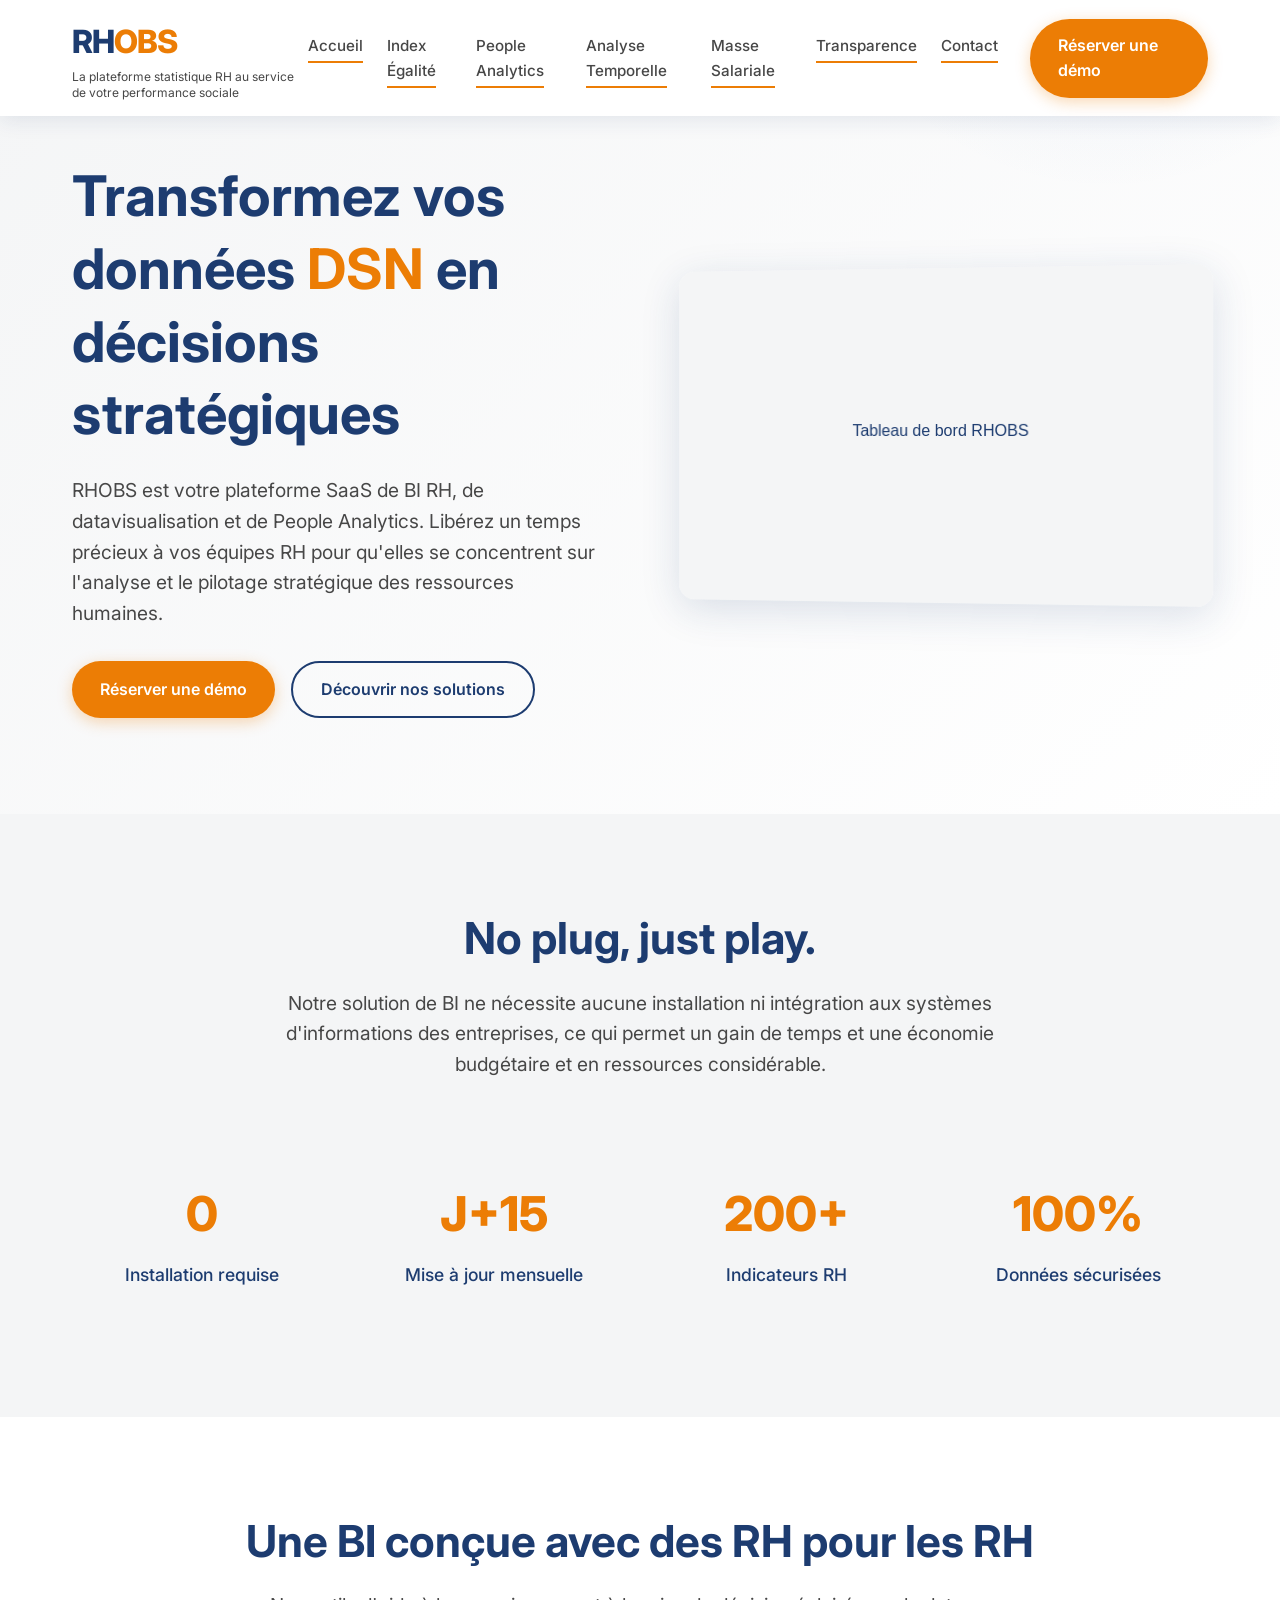
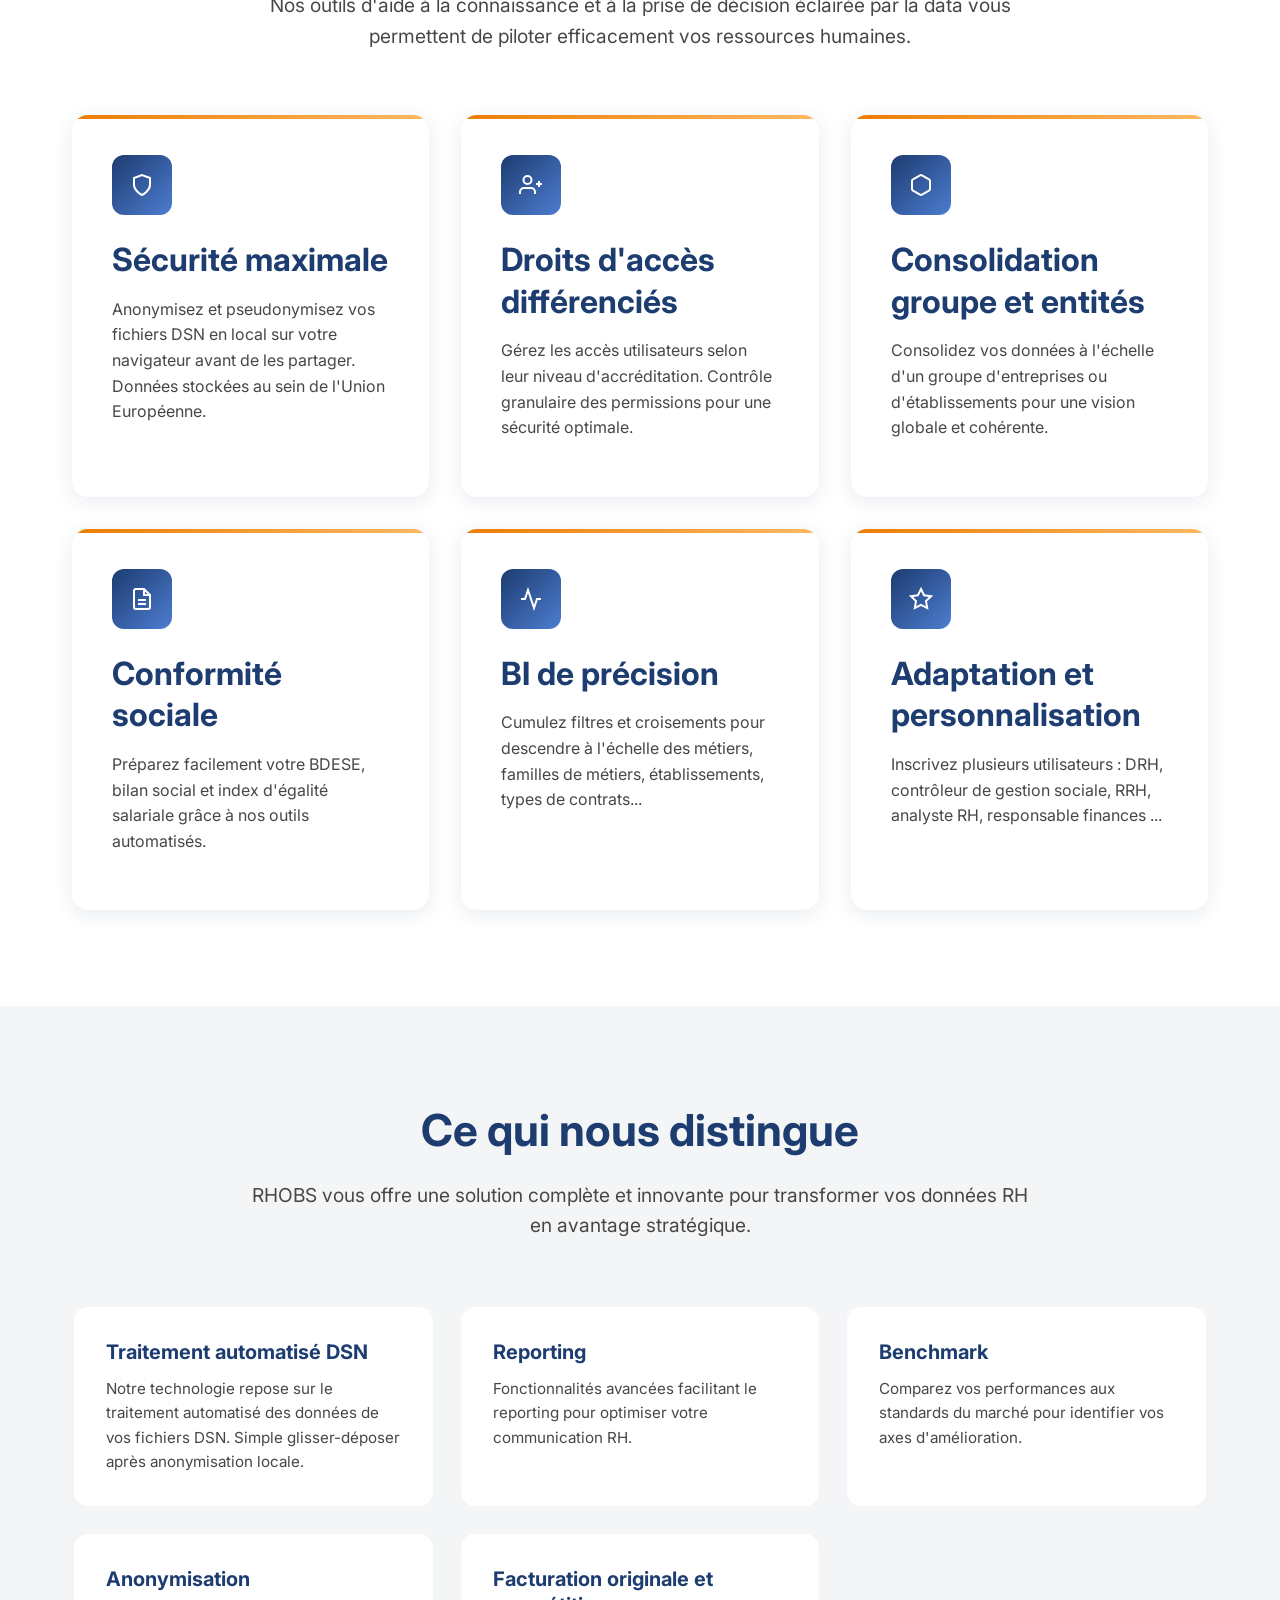
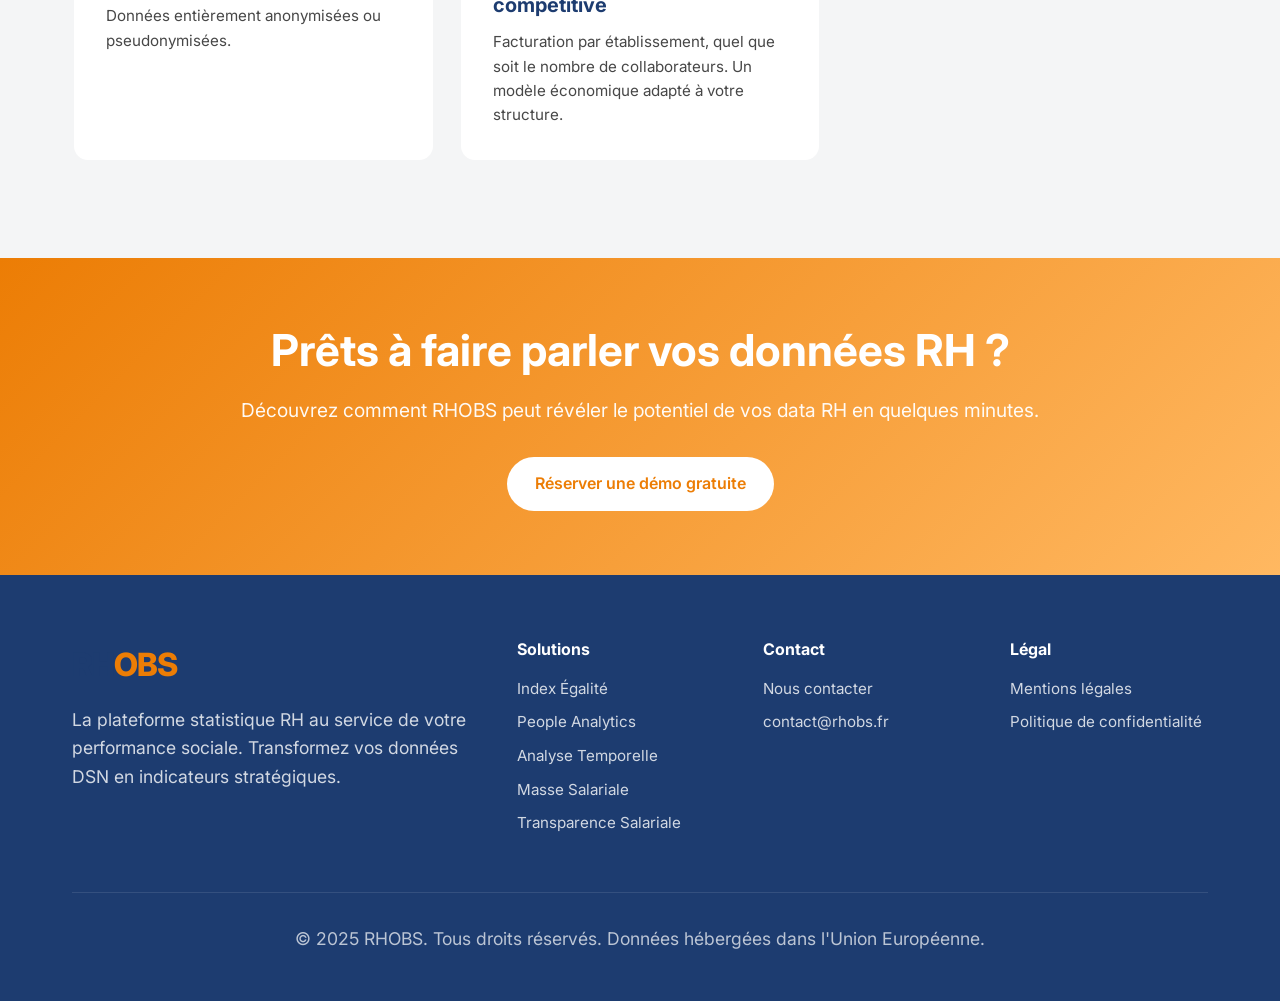
==== index.html @ 98b1591f "feat: apply 33 content modifications to RHOBS website Content updates across all pages: - Home page:" ====
<!DOCTYPE html>
<html lang="fr">
<head>
    <meta charset="UTF-8">
    <meta name="viewport" content="width=device-width, initial-scale=1.0">
    <meta name="description" content="RHOBS - Plateforme de BI RH et People Analytics. Transformez vos données DSN en indicateurs stratégiques. Tableaux de bord RH, conformité sociale, BDESE et index égalité.">
    <meta name="keywords" content="BI RH, People Analytics, DSN, BDESE, index égalité, tableaux de bord RH, conformité sociale, datavisualisation RH">
    <meta name="author" content="RHOBS">
    <meta name="robots" content="index, follow">
    <meta property="og:title" content="RHOBS - La plateforme statistique RH au service de votre performance sociale">
    <meta property="og:description" content="Transformez vos données DSN en indicateurs stratégiques. BI RH, People Analytics et conformité sociale.">
    <meta property="og:type" content="website">
    <meta property="og:url" content="https://rhobs.fr">
    <title>RHOBS - Plateforme de BI RH et People Analytics | Transformez vos données DSN</title>
    <link rel="canonical" href="https://rhobs.fr">
    <link rel="preconnect" href="https://fonts.googleapis.com">
    <link rel="preconnect" href="https://fonts.gstatic.com" crossorigin>
    <link href="https://fonts.googleapis.com/css2?family=Inter:wght@400;500;600;700;800&display=swap" rel="stylesheet">
    <link href="https://assets.calendly.com/assets/external/widget.css" rel="stylesheet">
    <link rel="stylesheet" href="css/style.css">
</head>
<body>
    <!-- Header -->
    <header class="header">
        <div class="container">
            <div class="header-content">
                <a href="index.html" class="logo">
                    <div class="logo-main">RH<span>OBS</span></div>
                    <div class="logo-tagline">La plateforme statistique RH au service de votre performance sociale</div>
                </a>
                <nav class="nav">
                    <ul class="nav-links">
                        <li><a href="index.html" class="active">Accueil</a></li>
                        <li><a href="index-egalite.html">Index Égalité</a></li>
                        <li><a href="people-analytics.html">People Analytics</a></li>
                        <li><a href="analyse-temporelle.html">Analyse Temporelle</a></li>
                        <li><a href="masse-salariale.html">Masse Salariale</a></li>
                        <li><a href="transparence-salariale.html">Transparence</a></li>
                        <li><a href="contact.html">Contact</a></li>
                    </ul>
                    <a href="#" onclick="openCalendly(); return false;" class="btn btn-primary">Réserver une démo</a>
                    <button class="mobile-menu-btn" aria-label="Menu mobile">
                        <span></span>
                        <span></span>
                        <span></span>
                    </button>
                </nav>
            </div>
        </div>
    </header>

    <!-- Hero Section -->
    <section class="hero">
        <div class="container">
            <div class="hero-content">
                <div class="hero-text">
                    <h1>Transformez vos données <span>DSN</span> en décisions stratégiques</h1>
                    <p>RHOBS est votre plateforme SaaS de BI RH, de datavisualisation et de People Analytics. Libérez un temps précieux à vos équipes RH pour qu'elles se concentrent sur l'analyse et le pilotage stratégique des ressources humaines.</p>
                    <div class="hero-cta">
                        <a href="#" onclick="openCalendly(); return false;" class="btn btn-primary">Réserver une démo</a>
                        <a href="#features" class="btn btn-outline">Découvrir nos solutions</a>
                    </div>
                </div>
                <div class="hero-visual">
                    <img src="images/hero-dashboard.png" alt="Tableau de bord RHOBS" class="hero-image" onerror="this.src='data:image/svg+xml,%3Csvg xmlns=%22http://www.w3.org/2000/svg%22 viewBox=%220 0 800 500%22%3E%3Crect fill=%22%23F4F5F6%22 width=%22800%22 height=%22500%22/%3E%3Ctext fill=%22%231D3C70%22 font-family=%22sans-serif%22 font-size=%2224%22 x=%22400%22 y=%22250%22 text-anchor=%22middle%22%3ETableau de bord RHOBS%3C/text%3E%3C/svg%3E'">
                </div>
            </div>
        </div>
    </section>

    <!-- No Plug Just Play -->
    <section class="section section-alt">
        <div class="container">
            <div class="section-header">
                <h2>No plug, just play.</h2>
                <p>Notre solution de BI ne nécessite aucune installation ni intégration aux systèmes d'informations des entreprises, ce qui permet un gain de temps et une économie budgétaire et en ressources considérable.</p>
            </div>
            <div class="stats-grid">
                <div class="stat-item">
                    <div class="stat-number">0</div>
                    <div class="stat-label">Installation requise</div>
                </div>
                <div class="stat-item">
                    <div class="stat-number">J+15</div>
                    <div class="stat-label">Mise à jour mensuelle</div>
                </div>
                <div class="stat-item">
                    <div class="stat-number">200+</div>
                    <div class="stat-label">Indicateurs RH</div>
                </div>
                <div class="stat-item">
                    <div class="stat-number">100%</div>
                    <div class="stat-label">Données sécurisées</div>
                </div>
            </div>
        </div>
    </section>

    <!-- Features Section -->
    <section id="features" class="section">
        <div class="container">
            <div class="section-header">
                <h2>Une BI conçue avec des RH pour les RH</h2>
                <p>Nos outils d'aide à la connaissance et à la prise de décision éclairée par la data vous permettent de piloter efficacement vos ressources humaines.</p>
            </div>
            <div class="features-grid">
                <div class="feature-card">
                    <div class="feature-icon">
                        <svg width="24" height="24" viewBox="0 0 24 24" fill="none" stroke="currentColor" stroke-width="2">
                            <path d="M12 22s8-4 8-10V5l-8-3-8 3v7c0 6 8 10 8 10z"/>
                        </svg>
                    </div>
                    <h3>Sécurité maximale</h3>
                    <p>Anonymisez et pseudonymisez vos fichiers DSN en local sur votre navigateur avant de les partager. Données stockées au sein de l'Union Européenne.</p>
                </div>
                <div class="feature-card">
                    <div class="feature-icon">
                        <svg width="24" height="24" viewBox="0 0 24 24" fill="none" stroke="currentColor" stroke-width="2">
                            <path d="M16 21v-2a4 4 0 0 0-4-4H5a4 4 0 0 0-4 4v2"/>
                            <circle cx="8.5" cy="7" r="4"/>
                            <path d="M20 8v6M23 11h-6"/>
                        </svg>
                    </div>
                    <h3>Droits d'accès différenciés</h3>
                    <p>Gérez les accès utilisateurs selon leur niveau d'accréditation. Contrôle granulaire des permissions pour une sécurité optimale.</p>
                </div>
                <div class="feature-card">
                    <div class="feature-icon">
                        <svg width="24" height="24" viewBox="0 0 24 24" fill="none" stroke="currentColor" stroke-width="2">
                            <path d="M21 16V8a2 2 0 0 0-1-1.73l-7-4a2 2 0 0 0-2 0l-7 4A2 2 0 0 0 3 8v8a2 2 0 0 0 1 1.73l7 4a2 2 0 0 0 2 0l7-4A2 2 0 0 0 21 16z"/>
                        </svg>
                    </div>
                    <h3>Consolidation groupe et entités</h3>
                    <p>Consolidez vos données à l'échelle d'un groupe d'entreprises ou d'établissements pour une vision globale et cohérente.</p>
                </div>
                <div class="feature-card">
                    <div class="feature-icon">
                        <svg width="24" height="24" viewBox="0 0 24 24" fill="none" stroke="currentColor" stroke-width="2">
                            <path d="M14 2H6a2 2 0 0 0-2 2v16a2 2 0 0 0 2 2h12a2 2 0 0 0 2-2V8z"/>
                            <polyline points="14 2 14 8 20 8"/>
                            <line x1="16" y1="13" x2="8" y2="13"/>
                            <line x1="16" y1="17" x2="8" y2="17"/>
                        </svg>
                    </div>
                    <h3>Conformité sociale</h3>
                    <p>Préparez facilement votre BDESE, bilan social et index d'égalité salariale grâce à nos outils automatisés.</p>
                </div>
                <div class="feature-card">
                    <div class="feature-icon">
                        <svg width="24" height="24" viewBox="0 0 24 24" fill="none" stroke="currentColor" stroke-width="2">
                            <polyline points="22 12 18 12 15 21 9 3 6 12 2 12"/>
                        </svg>
                    </div>
                    <h3>BI de précision</h3>
                    <p>Cumulez filtres et croisements pour descendre à l'échelle des métiers, familles de métiers, établissements, types de contrats...</p>
                </div>
                <div class="feature-card">
                    <div class="feature-icon">
                        <svg width="24" height="24" viewBox="0 0 24 24" fill="none" stroke="currentColor" stroke-width="2">
                            <path d="M12 2l3.09 6.26L22 9.27l-5 4.87 1.18 6.88L12 17.77l-6.18 3.25L7 14.14 2 9.27l6.91-1.01L12 2z"/>
                        </svg>
                    </div>
                    <h3>Adaptation et personnalisation</h3>
                    <p>Inscrivez plusieurs utilisateurs : DRH, contrôleur de gestion sociale, RRH, analyste RH, responsable finances ...</p>
                </div>
            </div>
        </div>
    </section>

    <!-- Why RHOBS -->
    <section class="section section-alt">
        <div class="container">
            <div class="section-header">
                <h2>Ce qui nous distingue</h2>
                <p>RHOBS vous offre une solution complète et innovante pour transformer vos données RH en avantage stratégique.</p>
            </div>
            <div class="info-cards">
                <div class="info-card">
                    <h4>Traitement automatisé DSN</h4>
                    <p>Notre technologie repose sur le traitement automatisé des données de vos fichiers DSN. Simple glisser-déposer après anonymisation locale.</p>
                </div>
                <div class="info-card">
                    <h4>Reporting</h4>
                    <p>Fonctionnalités avancées facilitant le reporting pour optimiser votre communication RH.</p>
                </div>
                <div class="info-card">
                    <h4>Benchmark</h4>
                    <p>Comparez vos performances aux standards du marché pour identifier vos axes d'amélioration.</p>
                </div>
                <div class="info-card">
                    <h4>Anonymisation</h4>
                    <p>Données entièrement anonymisées ou pseudonymisées.</p>
                </div>
                <div class="info-card">
                    <h4>Facturation originale et compétitive</h4>
                    <p>Facturation par établissement, quel que soit le nombre de collaborateurs. Un modèle économique adapté à votre structure.</p>
                </div>
            </div>
        </div>
    </section>

    <!-- CTA Banner -->
    <section class="cta-banner">
        <div class="container">
            <h2>Prêts à faire parler vos données RH ?</h2>
            <p>Découvrez comment RHOBS peut révéler le potentiel de vos data RH en quelques minutes.</p>
            <a href="#" onclick="openCalendly(); return false;" class="btn">Réserver une démo gratuite</a>
        </div>
    </section>

    <!-- Footer -->
    <footer class="footer">
        <div class="container">
            <div class="footer-content">
                <div class="footer-brand">
                    <div class="logo-main">RH<span style="color: #EC7D05;">OBS</span></div>
                    <p>La plateforme statistique RH au service de votre performance sociale. Transformez vos données DSN en indicateurs stratégiques.</p>
                </div>
                <div class="footer-links">
                    <h4>Solutions</h4>
                    <ul>
                        <li><a href="index-egalite.html">Index Égalité</a></li>
                        <li><a href="people-analytics.html">People Analytics</a></li>
                        <li><a href="analyse-temporelle.html">Analyse Temporelle</a></li>
                        <li><a href="masse-salariale.html">Masse Salariale</a></li>
                        <li><a href="transparence-salariale.html">Transparence Salariale</a></li>
                    </ul>
                </div>
                <div class="footer-links">
                    <h4>Contact</h4>
                    <ul>
                        <li><a href="contact.html">Nous contacter</a></li>
                        <li><a href="mailto:contact@rhobs.fr">contact@rhobs.fr</a></li>
                    </ul>
                </div>
                <div class="footer-links">
                    <h4>Légal</h4>
                    <ul>
                        <li><a href="mentions-legales.html">Mentions légales</a></li>
                        <li><a href="mentions-legales.html#confidentialite">Politique de confidentialité</a></li>
                    </ul>
                </div>
            </div>
            <div class="footer-bottom">
                <p>&copy; 2025 RHOBS. Tous droits réservés. Données hébergées dans l'Union Européenne.</p>
            </div>
        </div>
    </footer>

    <!-- Success Modal -->
    <div id="successModal" class="modal">
        <div class="modal-content">
            <h3>Message envoyé</h3>
            <p>Votre message a bien été transmis</p>
            <button class="btn btn-primary" onclick="closeModal()">Fermer</button>
        </div>
    </div>

    <!-- Scripts -->
    <script src="https://assets.calendly.com/assets/external/widget.js" type="text/javascript" async></script>
    <script src="js/main.js"></script>
</body>
</html>
---- css/style.css ----
/* RHOBS - Main Stylesheet */
/* Charte graphique : #1D3C70 #EC7D05 #4D7DD1 #FFB861 #F4F5F6 #474747 */

/* Reset and Base Styles */
* {
    margin: 0;
    padding: 0;
    box-sizing: border-box;
}

:root {
    --primary-dark: #1D3C70;
    --primary-orange: #EC7D05;
    --secondary-blue: #4D7DD1;
    --secondary-orange: #FFB861;
    --bg-light: #F4F5F6;
    --text-dark: #474747;
    --white: #ffffff;
    --shadow: 0 10px 40px rgba(29, 60, 112, 0.15);
    --shadow-light: 0 4px 20px rgba(29, 60, 112, 0.1);
    --border-radius: 16px;
    --border-radius-small: 8px;
    --transition: all 0.3s ease;
}

html {
    scroll-behavior: smooth;
}

body {
    font-family: 'Inter', -apple-system, BlinkMacSystemFont, 'Segoe UI', Roboto, Oxygen, Ubuntu, sans-serif;
    line-height: 1.6;
    color: var(--text-dark);
    background-color: var(--white);
    -webkit-font-smoothing: antialiased;
    -moz-osx-font-smoothing: grayscale;
}

/* Typography */
h1, h2, h3, h4, h5, h6 {
    font-weight: 700;
    color: var(--primary-dark);
    line-height: 1.3;
}

h1 {
    font-size: clamp(2.5rem, 5vw, 3.5rem);
    margin-bottom: 1.5rem;
}

h2 {
    font-size: clamp(2rem, 4vw, 2.75rem);
    margin-bottom: 1.25rem;
}

h3 {
    font-size: clamp(1.5rem, 3vw, 2rem);
    margin-bottom: 1rem;
}

h4 {
    font-size: 1.25rem;
    margin-bottom: 0.75rem;
}

p {
    margin-bottom: 1rem;
    font-size: 1.1rem;
}

a {
    color: var(--primary-orange);
    text-decoration: none;
    transition: var(--transition);
}

a:hover {
    color: var(--secondary-blue);
}

/* Container */
.container {
    max-width: 1200px;
    margin: 0 auto;
    padding: 0 2rem;
}

/* Header */
.header {
    background: var(--white);
    padding: 1rem 0;
    position: fixed;
    top: 0;
    left: 0;
    right: 0;
    z-index: 1000;
    box-shadow: var(--shadow-light);
}

.header-content {
    display: flex;
    justify-content: space-between;
    align-items: center;
}

.logo {
    display: flex;
    flex-direction: column;
    align-items: flex-start;
}

.logo-main {
    font-size: 2rem;
    font-weight: 800;
    color: var(--primary-dark);
    letter-spacing: -1px;
}

.logo-main span {
    color: var(--primary-orange);
}

.logo-tagline {
    font-size: 0.75rem;
    color: var(--text-dark);
    margin-top: 2px;
    max-width: 280px;
    line-height: 1.3;
}

.nav {
    display: flex;
    align-items: center;
    gap: 2rem;
}

.nav-links {
    display: flex;
    list-style: none;
    gap: 1.5rem;
}

.nav-links a {
    color: var(--text-dark);
    font-weight: 500;
    font-size: 0.95rem;
    padding: 0.5rem 0;
    position: relative;
}

.nav-links a:hover {
    color: var(--primary-dark);
}

.nav-links a::after {
    content: '';
    position: absolute;
    bottom: 0;
    left: 0;
    width: 0;
    height: 2px;
    background: var(--primary-orange);
    transition: var(--transition);
}

.nav-links a:hover::after,
.nav-links a.active::after {
    width: 100%;
}

/* Buttons */
.btn {
    display: inline-flex;
    align-items: center;
    justify-content: center;
    padding: 0.875rem 1.75rem;
    border-radius: 50px;
    font-weight: 600;
    font-size: 1rem;
    cursor: pointer;
    transition: var(--transition);
    border: none;
    text-decoration: none;
}

.btn-primary {
    background: var(--primary-orange);
    color: var(--white);
    box-shadow: 0 4px 15px rgba(236, 125, 5, 0.3);
}

.btn-primary:hover {
    background: #d66f00;
    color: var(--white);
    transform: translateY(-2px);
    box-shadow: 0 6px 20px rgba(236, 125, 5, 0.4);
}

.btn-secondary {
    background: var(--primary-dark);
    color: var(--white);
}

.btn-secondary:hover {
    background: #15305a;
    color: var(--white);
    transform: translateY(-2px);
}

.btn-outline {
    background: transparent;
    color: var(--primary-dark);
    border: 2px solid var(--primary-dark);
}

.btn-outline:hover {
    background: var(--primary-dark);
    color: var(--white);
}

/* Mobile Menu */
.mobile-menu-btn {
    display: none;
    background: none;
    border: none;
    cursor: pointer;
    padding: 0.5rem;
}

.mobile-menu-btn span {
    display: block;
    width: 25px;
    height: 3px;
    background: var(--primary-dark);
    margin: 5px 0;
    transition: var(--transition);
    border-radius: 2px;
}

/* Hero Section */
.hero {
    padding: 10rem 0 6rem;
    background: linear-gradient(135deg, var(--bg-light) 0%, var(--white) 100%);
    position: relative;
    overflow: hidden;
}

.hero::before {
    content: '';
    position: absolute;
    top: -50%;
    right: -10%;
    width: 600px;
    height: 600px;
    background: radial-gradient(circle, rgba(77, 125, 209, 0.1) 0%, transparent 70%);
    border-radius: 50%;
}

.hero-content {
    display: grid;
    grid-template-columns: 1fr 1fr;
    gap: 4rem;
    align-items: center;
}

.hero-text {
    z-index: 1;
}

.hero-text h1 {
    margin-bottom: 1.5rem;
}

.hero-text h1 span {
    color: var(--primary-orange);
}

.hero-text p {
    font-size: 1.2rem;
    margin-bottom: 2rem;
    color: var(--text-dark);
}

.hero-cta {
    display: flex;
    gap: 1rem;
    flex-wrap: wrap;
}

.hero-visual {
    position: relative;
}

.hero-image {
    width: 100%;
    border-radius: var(--border-radius);
    box-shadow: var(--shadow);
    transform: perspective(1000px) rotateY(-5deg);
    transition: var(--transition);
}

.hero-image:hover {
    transform: perspective(1000px) rotateY(0deg);
}

/* Features Section */
.section {
    padding: 6rem 0;
}

.section-alt {
    background: var(--bg-light);
}

.section-header {
    text-align: center;
    max-width: 800px;
    margin: 0 auto 4rem;
}

.section-header p {
    font-size: 1.2rem;
    color: var(--text-dark);
}

/* Feature Cards */
.features-grid {
    display: grid;
    grid-template-columns: repeat(auto-fit, minmax(320px, 1fr));
    gap: 2rem;
}

.feature-card {
    background: var(--white);
    padding: 2.5rem;
    border-radius: var(--border-radius);
    box-shadow: var(--shadow-light);
    transition: var(--transition);
    position: relative;
    overflow: hidden;
}

.feature-card:hover {
    transform: translateY(-5px);
    box-shadow: var(--shadow);
}

.feature-card::before {
    content: '';
    position: absolute;
    top: 0;
    left: 0;
    width: 100%;
    height: 4px;
    background: linear-gradient(90deg, var(--primary-orange), var(--secondary-orange));
}

.feature-icon {
    width: 60px;
    height: 60px;
    background: linear-gradient(135deg, var(--primary-dark), var(--secondary-blue));
    border-radius: 12px;
    display: flex;
    align-items: center;
    justify-content: center;
    margin-bottom: 1.5rem;
    color: var(--white);
    font-size: 1.5rem;
}

.feature-card h3 {
    margin-bottom: 1rem;
}

.feature-card p {
    color: var(--text-dark);
    font-size: 1rem;
}

/* Stats Section */
.stats-grid {
    display: grid;
    grid-template-columns: repeat(auto-fit, minmax(200px, 1fr));
    gap: 2rem;
    text-align: center;
}

.stat-item {
    padding: 2rem;
}

.stat-number {
    font-size: 3rem;
    font-weight: 800;
    color: var(--primary-orange);
    margin-bottom: 0.5rem;
}

.stat-label {
    font-size: 1.1rem;
    color: var(--primary-dark);
    font-weight: 500;
}

/* Info Cards */
.info-cards {
    display: grid;
    grid-template-columns: repeat(auto-fit, minmax(280px, 1fr));
    gap: 1.5rem;
}

.info-card {
    background: var(--white);
    padding: 2rem;
    border-radius: var(--border-radius);
    border: 2px solid var(--bg-light);
    transition: var(--transition);
}

.info-card:hover {
    border-color: var(--secondary-blue);
    box-shadow: var(--shadow-light);
}

.info-card h4 {
    color: var(--primary-dark);
    margin-bottom: 0.75rem;
}

.info-card p {
    font-size: 0.95rem;
    color: var(--text-dark);
    margin-bottom: 0;
}

/* Screenshot Display */
.screenshot-container {
    max-width: 900px;
    margin: 3rem auto;
    perspective: 1000px;
}

.screenshot {
    width: 100%;
    border-radius: var(--border-radius);
    box-shadow: 0 30px 60px rgba(29, 60, 112, 0.3);
    transform: rotateX(5deg) rotateY(-2deg);
    transition: var(--transition);
}

.screenshot:hover {
    transform: rotateX(0deg) rotateY(0deg);
    box-shadow: 0 40px 80px rgba(29, 60, 112, 0.4);
}

/* Video Placeholder */
.video-placeholder {
    background: var(--bg-light);
    border: 3px dashed var(--secondary-blue);
    border-radius: var(--border-radius);
    padding: 4rem;
    text-align: center;
    margin: 2rem 0;
}

.video-placeholder p {
    color: var(--text-dark);
    font-size: 1.1rem;
    margin-bottom: 0;
}

/* Highlight Box */
.highlight-box {
    background: linear-gradient(135deg, var(--primary-dark) 0%, var(--secondary-blue) 100%);
    color: var(--white);
    padding: 3rem;
    border-radius: var(--border-radius);
    margin: 3rem 0;
}

.highlight-box h3 {
    color: var(--white);
    margin-bottom: 1rem;
}

.highlight-box p {
    color: rgba(255, 255, 255, 0.9);
}

.highlight-box .price-tag {
    display: inline-block;
    background: var(--primary-orange);
    padding: 0.5rem 1.5rem;
    border-radius: 50px;
    font-weight: 700;
    font-size: 1.2rem;
    margin-top: 1rem;
}

/* Modules Grid */
.modules-grid {
    display: grid;
    grid-template-columns: repeat(auto-fit, minmax(250px, 1fr));
    gap: 1.5rem;
    margin: 2rem 0;
}

.module-card {
    background: var(--white);
    padding: 1.5rem;
    border-radius: var(--border-radius-small);
    border-left: 4px solid var(--primary-orange);
    box-shadow: var(--shadow-light);
}

.module-card h4 {
    color: var(--primary-dark);
    margin-bottom: 0.5rem;
}

.module-card p {
    font-size: 0.95rem;
    margin-bottom: 0;
}

/* Contact Section */
.contact-section {
    background: var(--bg-light);
}

.contact-grid {
    display: grid;
    grid-template-columns: 1fr 1fr;
    gap: 4rem;
    align-items: start;
}

.contact-info {
    padding: 2rem 0;
}

.contact-info h2 {
    margin-bottom: 1.5rem;
}

.contact-info p {
    font-size: 1.1rem;
    margin-bottom: 2rem;
}

.contact-details {
    margin-top: 2rem;
}

.contact-item {
    display: flex;
    align-items: center;
    gap: 1rem;
    margin-bottom: 1.5rem;
}

.contact-icon {
    width: 50px;
    height: 50px;
    background: var(--primary-dark);
    border-radius: 50%;
    display: flex;
    align-items: center;
    justify-content: center;
    color: var(--white);
    font-size: 1.2rem;
}

.contact-form-container {
    background: var(--white);
    padding: 3rem;
    border-radius: var(--border-radius);
    box-shadow: var(--shadow);
}

.form-group {
    margin-bottom: 1.5rem;
}

.form-group label {
    display: block;
    font-weight: 600;
    margin-bottom: 0.5rem;
    color: var(--primary-dark);
}

.form-control {
    width: 100%;
    padding: 0.875rem 1rem;
    border: 2px solid var(--bg-light);
    border-radius: var(--border-radius-small);
    font-size: 1rem;
    transition: var(--transition);
    font-family: inherit;
}

.form-control:focus {
    outline: none;
    border-color: var(--secondary-blue);
    box-shadow: 0 0 0 3px rgba(77, 125, 209, 0.2);
}

textarea.form-control {
    resize: vertical;
    min-height: 120px;
}

.form-row {
    display: grid;
    grid-template-columns: 1fr 1fr;
    gap: 1rem;
}

/* Footer */
.footer {
    background: var(--primary-dark);
    color: var(--white);
    padding: 4rem 0 2rem;
}

.footer-content {
    display: grid;
    grid-template-columns: 2fr 1fr 1fr 1fr;
    gap: 3rem;
    margin-bottom: 3rem;
}

.footer-brand p {
    color: rgba(255, 255, 255, 0.8);
    margin-top: 1rem;
}

.footer-links h4 {
    color: var(--white);
    margin-bottom: 1rem;
    font-size: 1rem;
}

.footer-links ul {
    list-style: none;
}

.footer-links li {
    margin-bottom: 0.5rem;
}

.footer-links a {
    color: rgba(255, 255, 255, 0.8);
    font-size: 0.95rem;
}

.footer-links a:hover {
    color: var(--secondary-orange);
}

.footer-bottom {
    border-top: 1px solid rgba(255, 255, 255, 0.1);
    padding-top: 2rem;
    text-align: center;
    color: rgba(255, 255, 255, 0.7);
    font-size: 0.9rem;
}

/* Modal */
.modal {
    display: none;
    position: fixed;
    top: 0;
    left: 0;
    width: 100%;
    height: 100%;
    background: rgba(29, 60, 112, 0.5);
    z-index: 2000;
    align-items: center;
    justify-content: center;
}

.modal.show {
    display: flex;
}

.modal-content {
    background: var(--white);
    padding: 3rem;
    border-radius: var(--border-radius);
    text-align: center;
    max-width: 400px;
    box-shadow: var(--shadow);
    animation: modalIn 0.3s ease;
}

@keyframes modalIn {
    from {
        opacity: 0;
        transform: scale(0.9);
    }
    to {
        opacity: 1;
        transform: scale(1);
    }
}

.modal-content h3 {
    margin-bottom: 1rem;
}

.modal-content .btn {
    margin-top: 1rem;
}

/* Page Header */
.page-header {
    padding: 10rem 0 4rem;
    background: linear-gradient(135deg, var(--primary-dark) 0%, var(--secondary-blue) 100%);
    color: var(--white);
    text-align: center;
}

.page-header h1 {
    color: var(--white);
}

.page-header p {
    color: rgba(255, 255, 255, 0.9);
    font-size: 1.2rem;
    max-width: 700px;
    margin: 0 auto;
}

/* Legal Page */
.legal-content {
    padding: 2rem 0;
}

.legal-content h2 {
    margin-top: 2rem;
    font-size: 1.5rem;
}

.legal-content h3 {
    margin-top: 1.5rem;
    font-size: 1.2rem;
}

.legal-content ul {
    margin-left: 2rem;
    margin-bottom: 1rem;
}

.legal-content li {
    margin-bottom: 0.5rem;
}

/* CTA Banner */
.cta-banner {
    background: linear-gradient(135deg, var(--primary-orange) 0%, var(--secondary-orange) 100%);
    padding: 4rem 0;
    text-align: center;
}

.cta-banner h2 {
    color: var(--white);
    margin-bottom: 1rem;
}

.cta-banner p {
    color: rgba(255, 255, 255, 0.95);
    font-size: 1.2rem;
    margin-bottom: 2rem;
}

.cta-banner .btn {
    background: var(--white);
    color: var(--primary-orange);
}

.cta-banner .btn:hover {
    background: var(--primary-dark);
    color: var(--white);
}

/* Responsive Design */
@media (max-width: 1024px) {
    .hero-content {
        grid-template-columns: 1fr;
        text-align: center;
    }

    .hero-visual {
        order: -1;
        max-width: 600px;
        margin: 0 auto;
    }

    .hero-cta {
        justify-content: center;
    }

    .contact-grid {
        grid-template-columns: 1fr;
    }

    .footer-content {
        grid-template-columns: 1fr 1fr;
    }
}

@media (max-width: 768px) {
    .nav-links {
        display: none;
    }

    .mobile-menu-btn {
        display: block;
    }

    .nav-links.active {
        display: flex;
        flex-direction: column;
        position: absolute;
        top: 100%;
        left: 0;
        right: 0;
        background: var(--white);
        padding: 1rem 2rem;
        box-shadow: var(--shadow);
    }

    .form-row {
        grid-template-columns: 1fr;
    }

    .footer-content {
        grid-template-columns: 1fr;
    }

    h1 {
        font-size: 2rem;
    }

    h2 {
        font-size: 1.75rem;
    }

    .section {
        padding: 4rem 0;
    }
}

@media (max-width: 480px) {
    .container {
        padding: 0 1rem;
    }

    .btn {
        padding: 0.75rem 1.5rem;
        font-size: 0.95rem;
    }

    .feature-card {
        padding: 1.5rem;
    }

    .contact-form-container {
        padding: 2rem;
    }
}

/* Animations */
@keyframes fadeInUp {
    from {
        opacity: 0;
        transform: translateY(30px);
    }
    to {
        opacity: 1;
        transform: translateY(0);
    }
}

.animate-fade-in {
    animation: fadeInUp 0.6s ease forwards;
}

.delay-1 { animation-delay: 0.1s; }
.delay-2 { animation-delay: 0.2s; }
.delay-3 { animation-delay: 0.3s; }
.delay-4 { animation-delay: 0.4s; }

/* Utility Classes */
.text-center { text-align: center; }
.text-left { text-align: left; }
.text-right { text-align: right; }

.mb-0 { margin-bottom: 0; }
.mb-1 { margin-bottom: 1rem; }
.mb-2 { margin-bottom: 2rem; }
.mb-3 { margin-bottom: 3rem; }

.mt-0 { margin-top: 0; }
.mt-1 { margin-top: 1rem; }
.mt-2 { margin-top: 2rem; }
.mt-3 { margin-top: 3rem; }
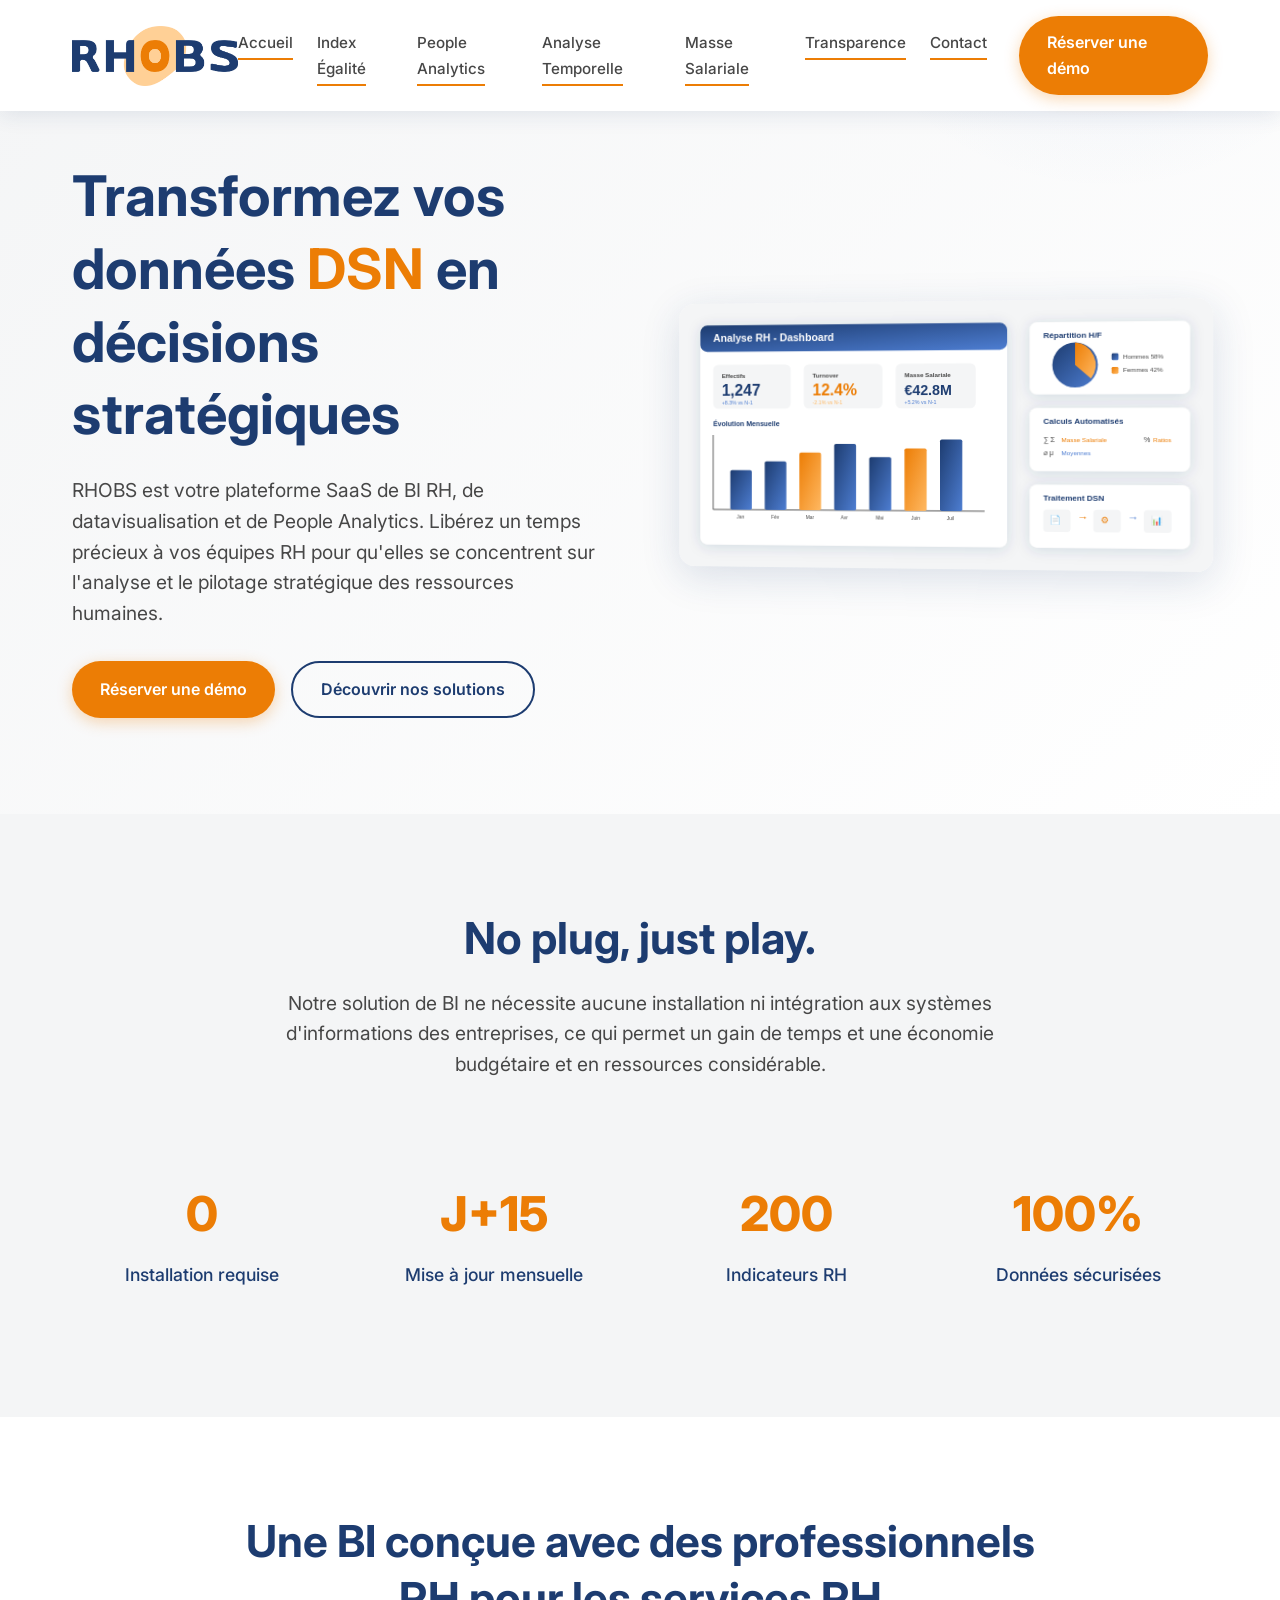
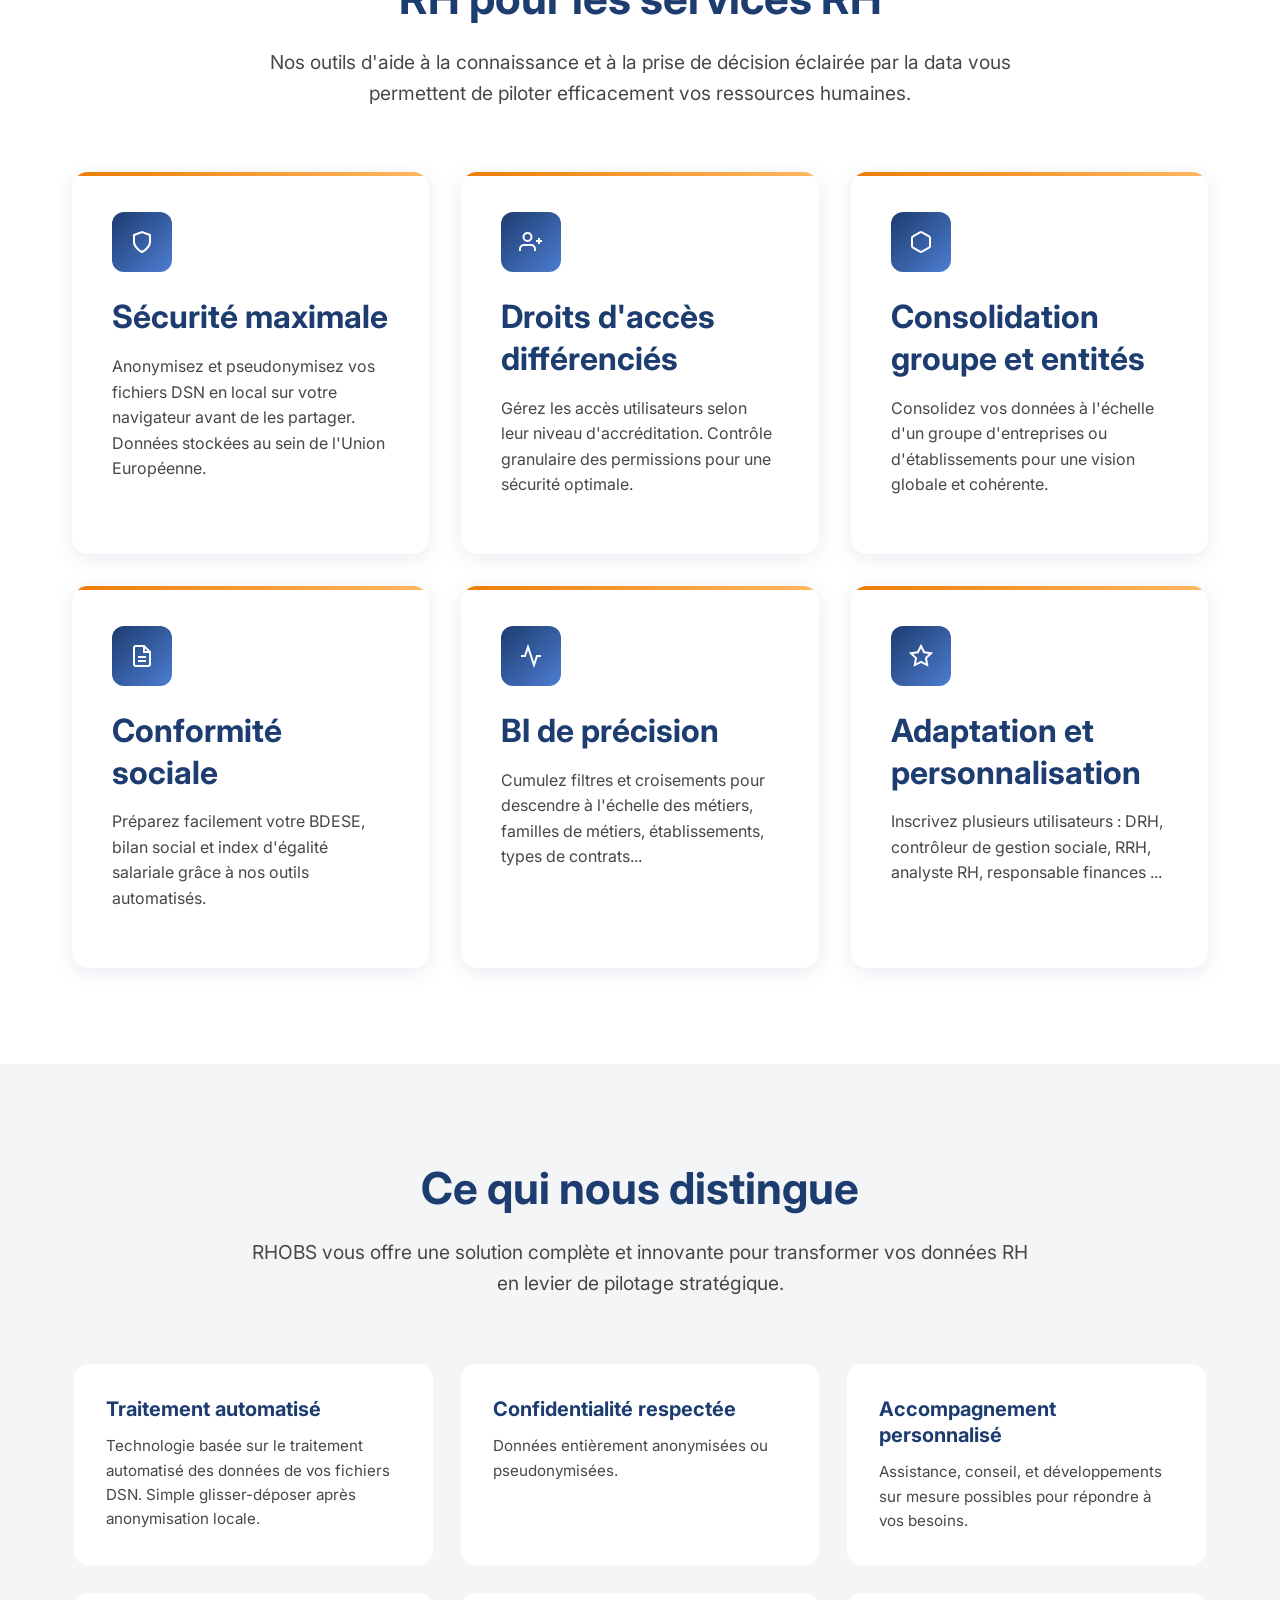
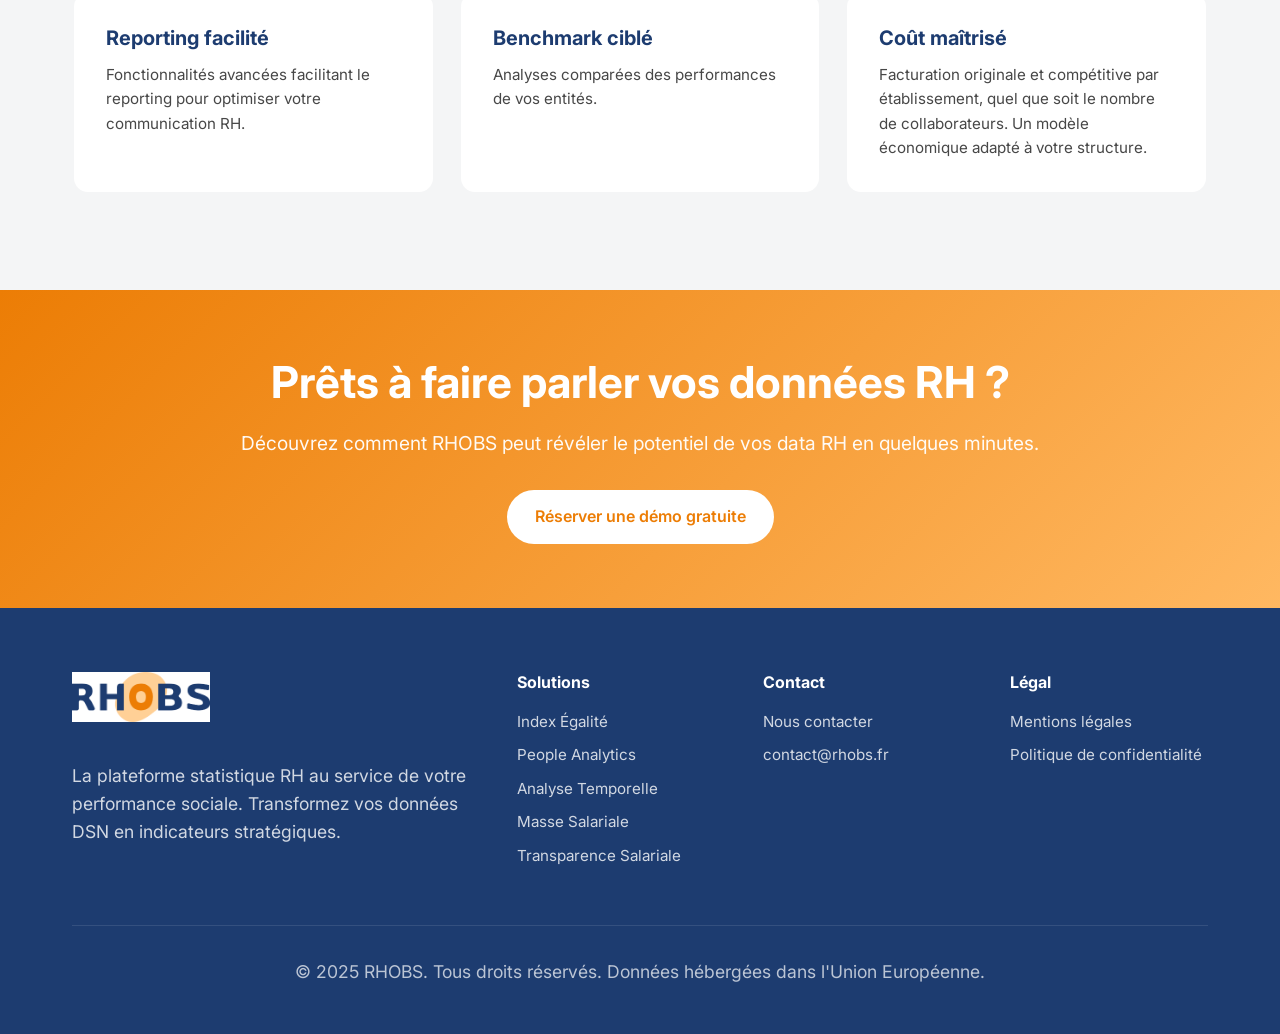
==== commit bc5a16c7: "WIP: Apply first batch of modifications (#1-#14) - Replace text logo with image in header and footer" ====
--- a/index.html
+++ b/index.html
@@ -25,8 +25,7 @@
         <div class="container">
             <div class="header-content">
                 <a href="index.html" class="logo">
-                    <div class="logo-main">RH<span>OBS</span></div>
-                    <div class="logo-tagline">La plateforme statistique RH au service de votre performance sociale</div>
+                    <img src="images/logo-rhobs.png" alt="RHOBS - La plateforme statistique RH au service de votre performance sociale" class="logo-image">
                 </a>
                 <nav class="nav">
                     <ul class="nav-links">
@@ -62,7 +61,7 @@
                     </div>
                 </div>
                 <div class="hero-visual">
-                    <img src="images/hero-dashboard.png" alt="Tableau de bord RHOBS" class="hero-image" onerror="this.src='data:image/svg+xml,%3Csvg xmlns=%22http://www.w3.org/2000/svg%22 viewBox=%220 0 800 500%22%3E%3Crect fill=%22%23F4F5F6%22 width=%22800%22 height=%22500%22/%3E%3Ctext fill=%22%231D3C70%22 font-family=%22sans-serif%22 font-size=%2224%22 x=%22400%22 y=%22250%22 text-anchor=%22middle%22%3ETableau de bord RHOBS%3C/text%3E%3C/svg%3E'">
+                    <img src="images/proposition-illustration-v1.svg" alt="Tableau de bord RHOBS" class="hero-image">
                 </div>
             </div>
         </div>
@@ -85,7 +84,7 @@
                     <div class="stat-label">Mise à jour mensuelle</div>
                 </div>
                 <div class="stat-item">
-                    <div class="stat-number">200+</div>
+                    <div class="stat-number">200</div>
                     <div class="stat-label">Indicateurs RH</div>
                 </div>
                 <div class="stat-item">
@@ -100,7 +99,7 @@
     <section id="features" class="section">
         <div class="container">
             <div class="section-header">
-                <h2>Une BI conçue avec des RH pour les RH</h2>
+                <h2>Une BI conçue avec des professionnels RH pour les services RH</h2>
                 <p>Nos outils d'aide à la connaissance et à la prise de décision éclairée par la data vous permettent de piloter efficacement vos ressources humaines.</p>
             </div>
             <div class="features-grid">
@@ -172,28 +171,32 @@
         <div class="container">
             <div class="section-header">
                 <h2>Ce qui nous distingue</h2>
-                <p>RHOBS vous offre une solution complète et innovante pour transformer vos données RH en avantage stratégique.</p>
+                <p>RHOBS vous offre une solution complète et innovante pour transformer vos données RH en levier de pilotage stratégique.</p>
             </div>
             <div class="info-cards">
                 <div class="info-card">
-                    <h4>Traitement automatisé DSN</h4>
-                    <p>Notre technologie repose sur le traitement automatisé des données de vos fichiers DSN. Simple glisser-déposer après anonymisation locale.</p>
-                </div>
-                <div class="info-card">
-                    <h4>Reporting</h4>
+                    <h4>Traitement automatisé</h4>
+                    <p>Technologie basée sur le traitement automatisé des données de vos fichiers DSN. Simple glisser-déposer après anonymisation locale.</p>
+                </div>
+                <div class="info-card">
+                    <h4>Confidentialité respectée</h4>
+                    <p>Données entièrement anonymisées ou pseudonymisées.</p>
+                </div>
+                <div class="info-card">
+                    <h4>Accompagnement personnalisé</h4>
+                    <p>Assistance, conseil, et développements sur mesure possibles pour répondre à vos besoins.</p>
+                </div>
+                <div class="info-card">
+                    <h4>Reporting facilité</h4>
                     <p>Fonctionnalités avancées facilitant le reporting pour optimiser votre communication RH.</p>
                 </div>
                 <div class="info-card">
-                    <h4>Benchmark</h4>
-                    <p>Comparez vos performances aux standards du marché pour identifier vos axes d'amélioration.</p>
-                </div>
-                <div class="info-card">
-                    <h4>Anonymisation</h4>
-                    <p>Données entièrement anonymisées ou pseudonymisées.</p>
-                </div>
-                <div class="info-card">
-                    <h4>Facturation originale et compétitive</h4>
-                    <p>Facturation par établissement, quel que soit le nombre de collaborateurs. Un modèle économique adapté à votre structure.</p>
+                    <h4>Benchmark ciblé</h4>
+                    <p>Analyses comparées des performances de vos entités.</p>
+                </div>
+                <div class="info-card">
+                    <h4>Coût maîtrisé</h4>
+                    <p>Facturation originale et compétitive par établissement, quel que soit le nombre de collaborateurs. Un modèle économique adapté à votre structure.</p>
                 </div>
             </div>
         </div>
@@ -213,7 +216,7 @@
         <div class="container">
             <div class="footer-content">
                 <div class="footer-brand">
-                    <div class="logo-main">RH<span style="color: #EC7D05;">OBS</span></div>
+                    <img src="images/logo-rhobs.png" alt="RHOBS" class="footer-logo">
                     <p>La plateforme statistique RH au service de votre performance sociale. Transformez vos données DSN en indicateurs stratégiques.</p>
                 </div>
                 <div class="footer-links">
--- a/css/style.css
+++ b/css/style.css
@@ -109,6 +109,11 @@
     align-items: flex-start;
 }
 
+.logo-image {
+    height: 60px;
+    width: auto;
+}
+
 .logo-main {
     font-size: 2rem;
     font-weight: 800;
@@ -635,6 +640,12 @@
     margin-top: 1rem;
 }
 
+.footer-logo {
+    height: 50px;
+    width: auto;
+    margin-bottom: 1rem;
+}
+
 .footer-links h4 {
     color: var(--white);
     margin-bottom: 1rem;
@@ -871,6 +882,21 @@
     }
 }
 
+/* Video Container */
+.video-container {
+    max-width: 900px;
+    margin: 0 auto;
+    border-radius: var(--border-radius);
+    overflow: hidden;
+    box-shadow: var(--shadow);
+}
+
+.video-container video {
+    width: 100%;
+    height: auto;
+    display: block;
+}
+
 /* Animations */
 @keyframes fadeInUp {
     from {
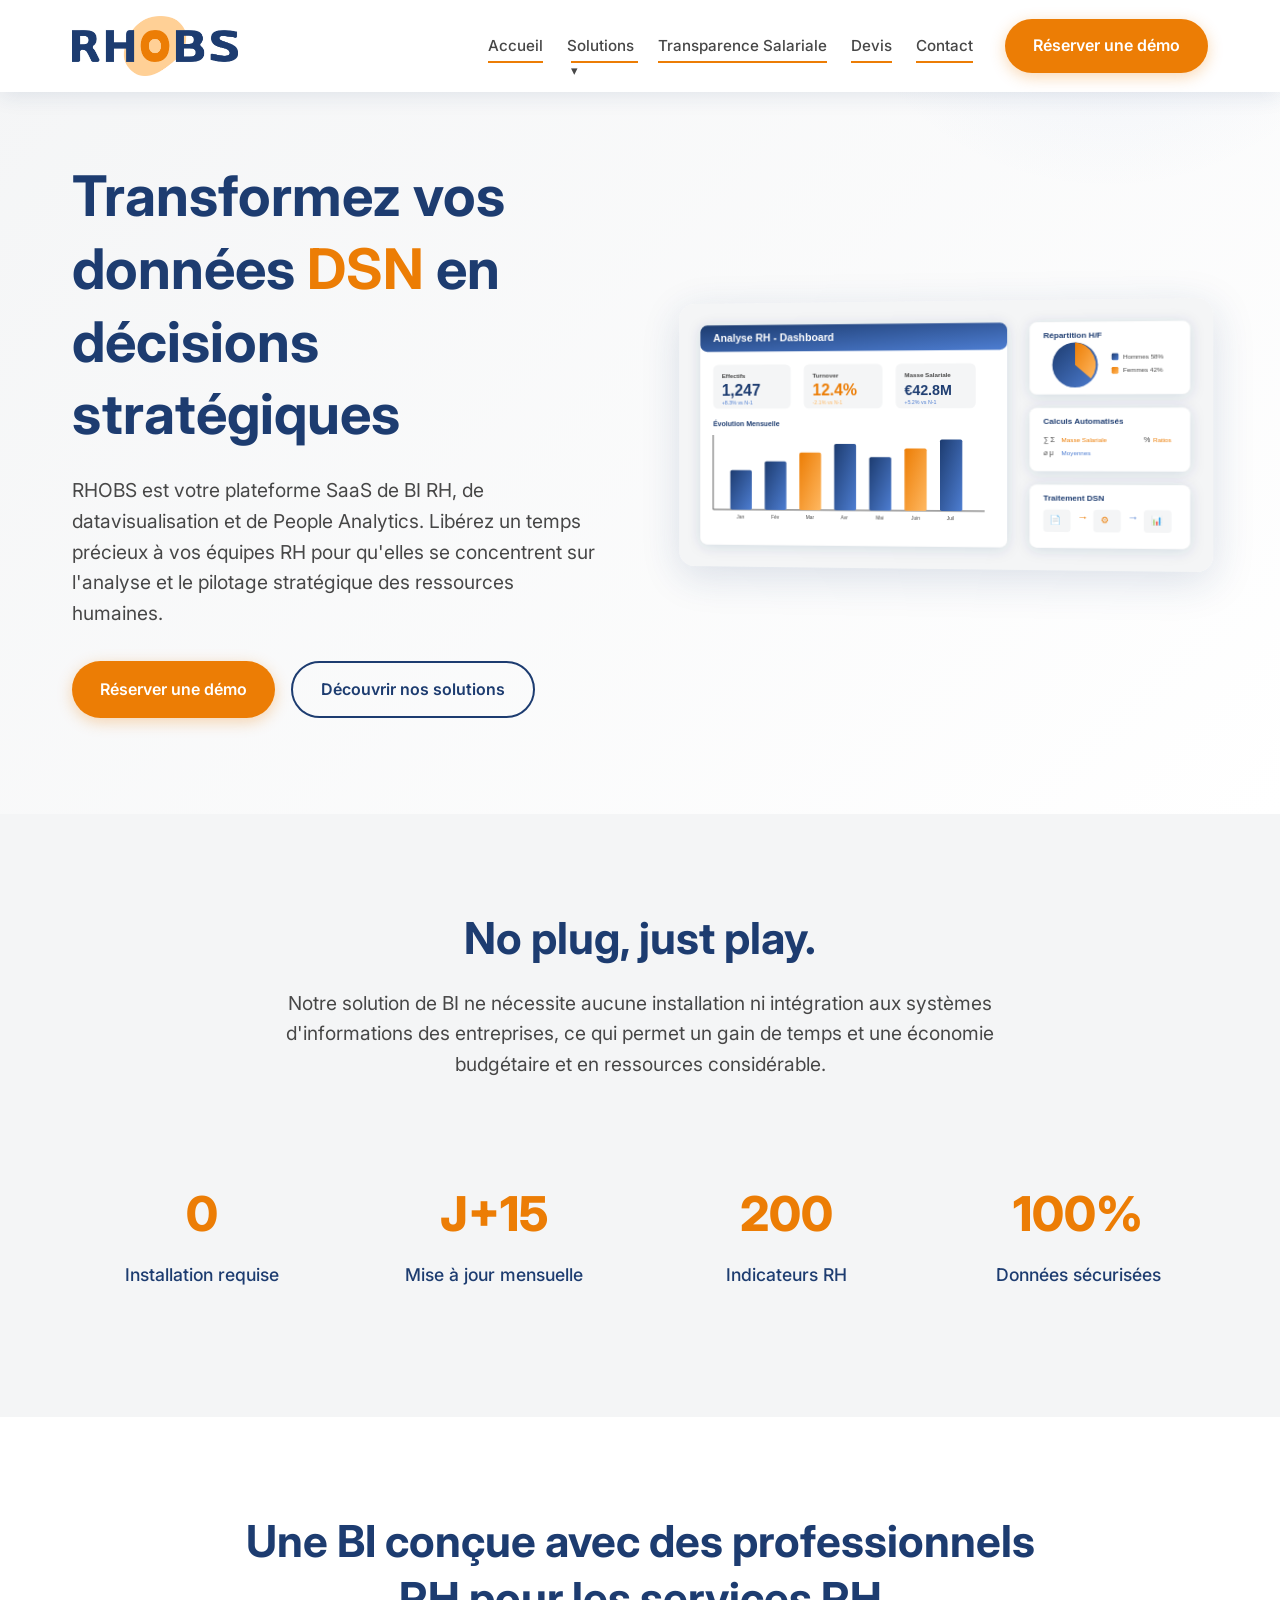
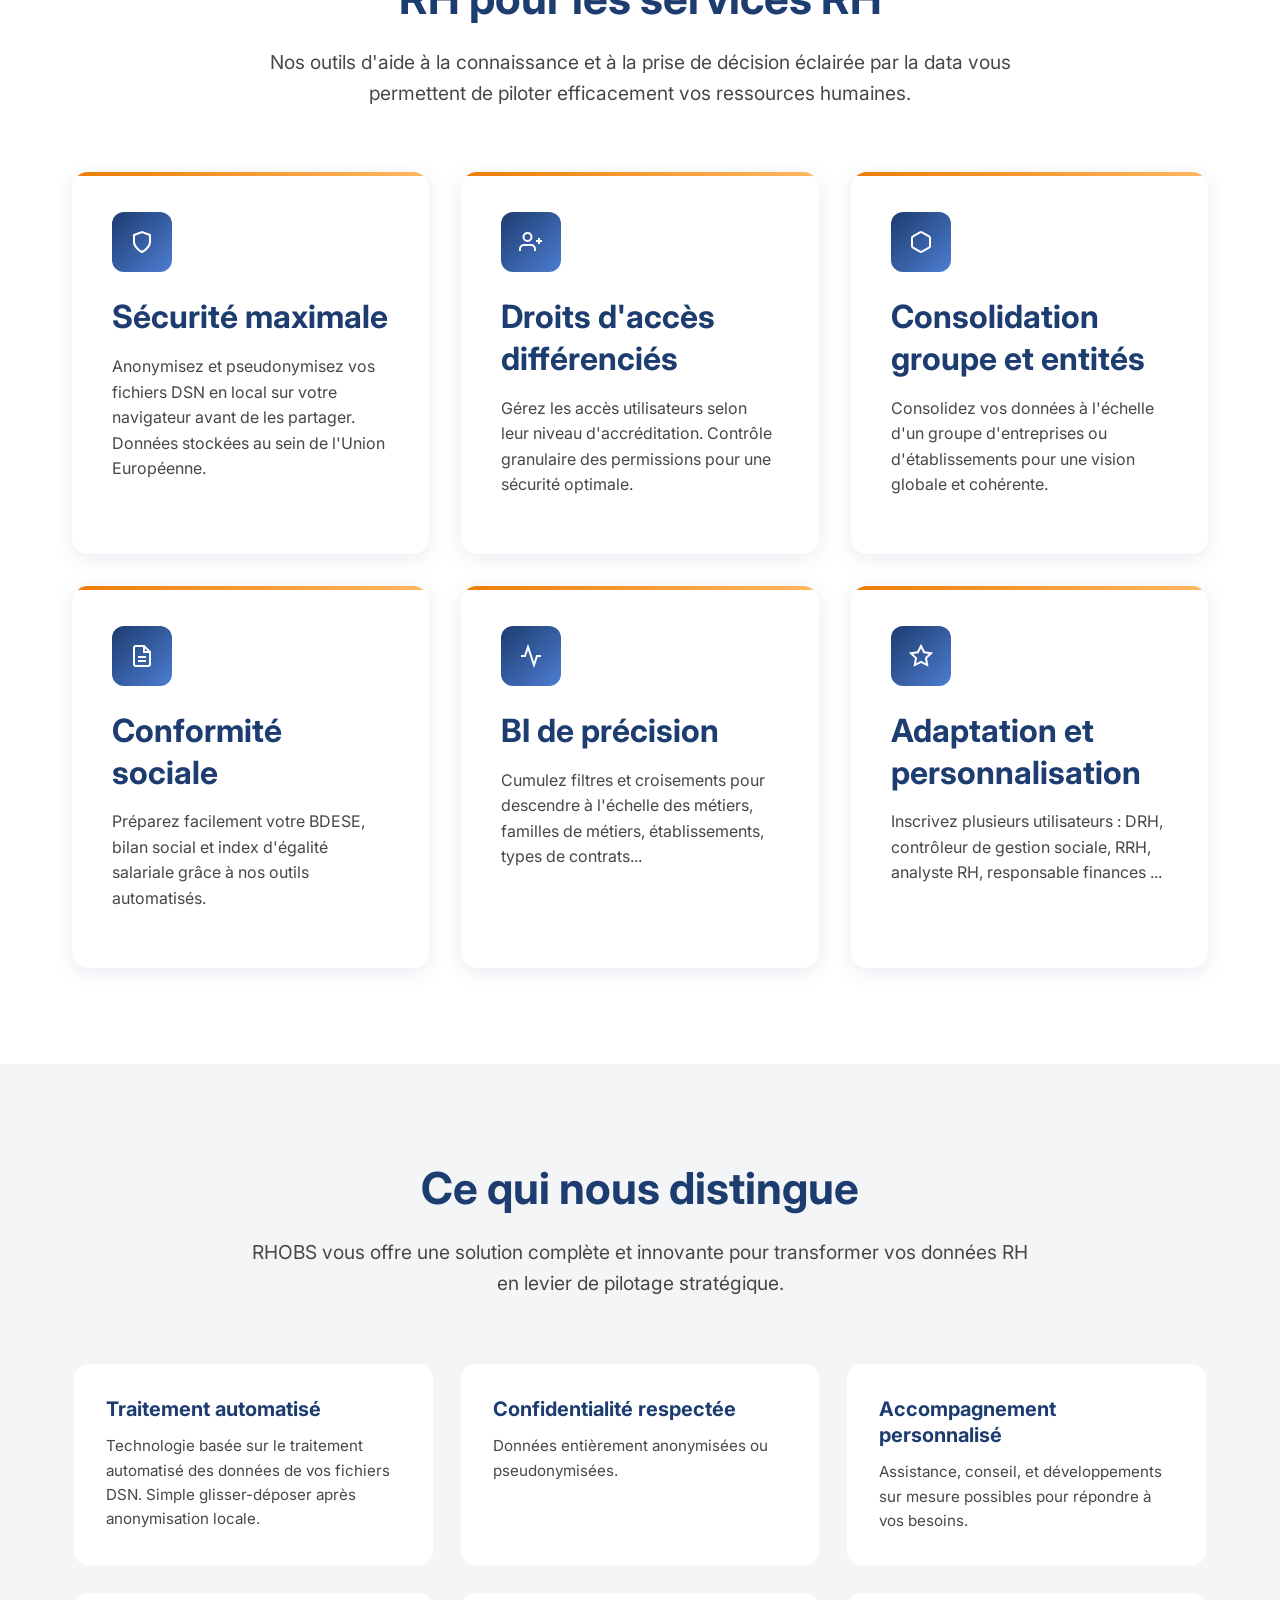
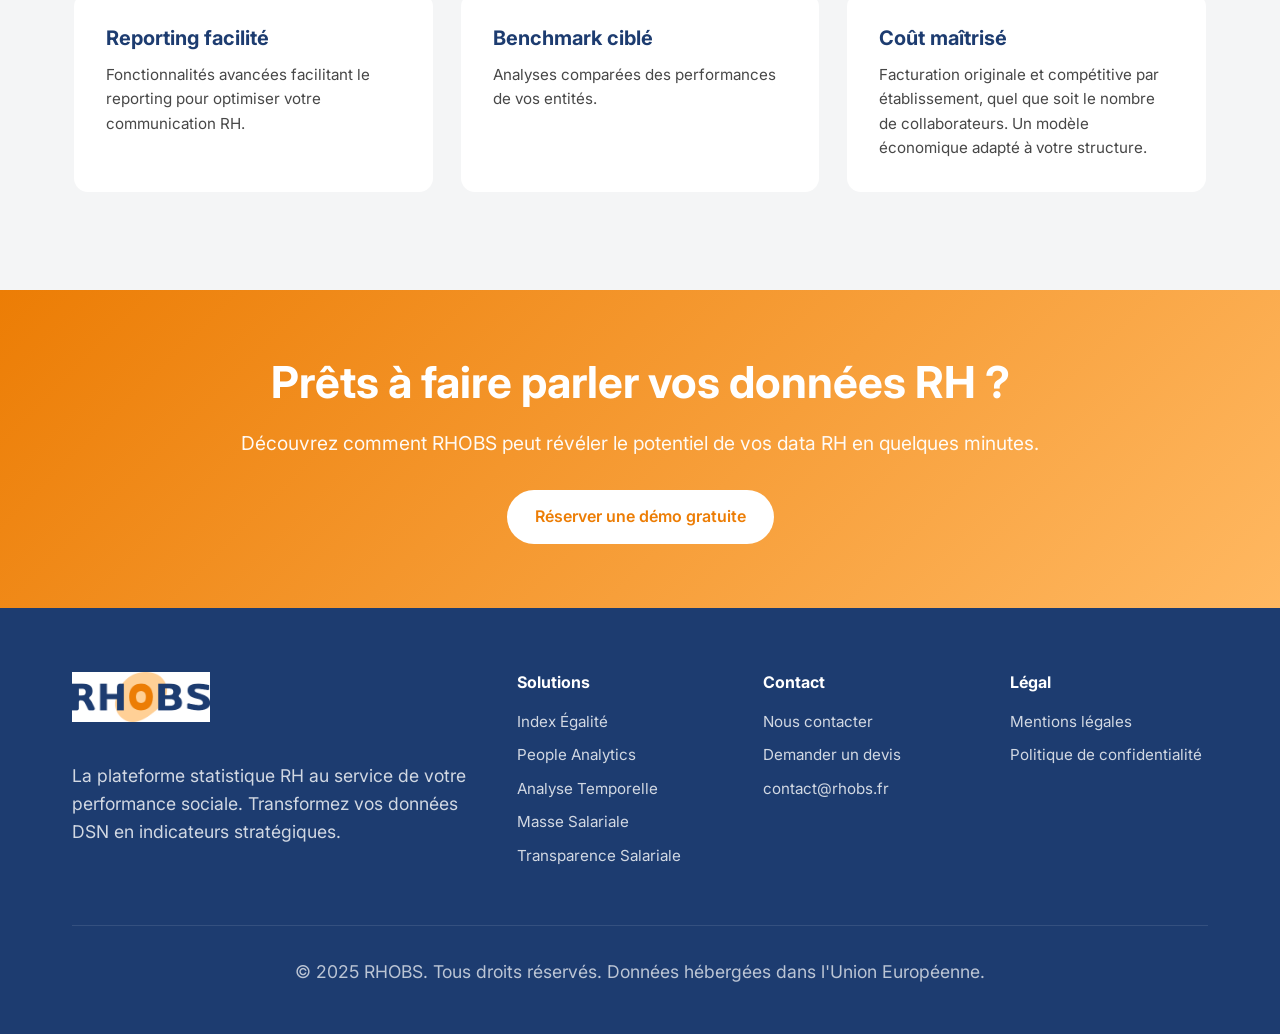
==== commit 8acbff19: "feat: finalize navigation with dropdown menu and updates (#29, #40) Navigation changes (all pages): " ====
--- a/index.html
+++ b/index.html
@@ -28,13 +28,20 @@
                     <img src="images/logo-rhobs.png" alt="RHOBS - La plateforme statistique RH au service de votre performance sociale" class="logo-image">
                 </a>
                 <nav class="nav">
-                    <ul class="nav-links">
+                                        <ul class="nav-links">
                         <li><a href="index.html" class="active">Accueil</a></li>
-                        <li><a href="index-egalite.html">Index Égalité</a></li>
-                        <li><a href="people-analytics.html">People Analytics</a></li>
-                        <li><a href="analyse-temporelle.html">Analyse Temporelle</a></li>
-                        <li><a href="masse-salariale.html">Masse Salariale</a></li>
-                        <li><a href="transparence-salariale.html">Transparence</a></li>
+                        <li class="dropdown">
+                            <a href="#">Solutions</a>
+                            <ul class="dropdown-menu">
+                                <li><a href="index-egalite.html">Index Égalité</a></li>
+                                <li><a href="people-analytics.html">People Analytics</a></li>
+                                <li><a href="dashboards.html">Dashboards</a></li>
+                                <li><a href="analyse-temporelle.html">Analyse Temporelle</a></li>
+                                <li><a href="masse-salariale.html">Masse Salariale</a></li>
+                            </ul>
+                        </li>
+                        <li><a href="transparence-salariale.html">Transparence Salariale</a></li>
+                        <li><a href="devis.html">Devis</a></li>
                         <li><a href="contact.html">Contact</a></li>
                     </ul>
                     <a href="#" onclick="openCalendly(); return false;" class="btn btn-primary">Réserver une démo</a>
@@ -233,6 +240,7 @@
                     <h4>Contact</h4>
                     <ul>
                         <li><a href="contact.html">Nous contacter</a></li>
+                        <li><a href="devis.html">Demander un devis</a></li>
                         <li><a href="mailto:contact@rhobs.fr">contact@rhobs.fr</a></li>
                     </ul>
                 </div>
--- a/css/style.css
+++ b/css/style.css
@@ -932,3 +932,57 @@
 .mt-1 { margin-top: 1rem; }
 .mt-2 { margin-top: 2rem; }
 .mt-3 { margin-top: 3rem; }
+
+/* Dropdown Menu */
+.nav-links li {
+    position: relative;
+}
+
+.nav-links .dropdown {
+    position: relative;
+}
+
+.nav-links .dropdown > a::after {
+    content: ' ▾';
+    font-size: 0.8rem;
+    margin-left: 0.25rem;
+}
+
+.dropdown-menu {
+    display: none;
+    position: absolute;
+    top: 100%;
+    left: 0;
+    background: white;
+    min-width: 220px;
+    box-shadow: 0 8px 24px rgba(29, 60, 112, 0.15);
+    border-radius: 8px;
+    padding: 0.5rem 0;
+    margin-top: 0.5rem;
+    z-index: 1000;
+}
+
+.dropdown:hover .dropdown-menu {
+    display: block;
+}
+
+.dropdown-menu li {
+    list-style: none;
+}
+
+.dropdown-menu a {
+    display: block;
+    padding: 0.75rem 1.5rem;
+    color: var(--text-dark);
+    font-size: 0.9rem;
+    transition: var(--transition);
+}
+
+.dropdown-menu a::after {
+    display: none;
+}
+
+.dropdown-menu a:hover {
+    background: var(--bg-light);
+    color: var(--primary-dark);
+}
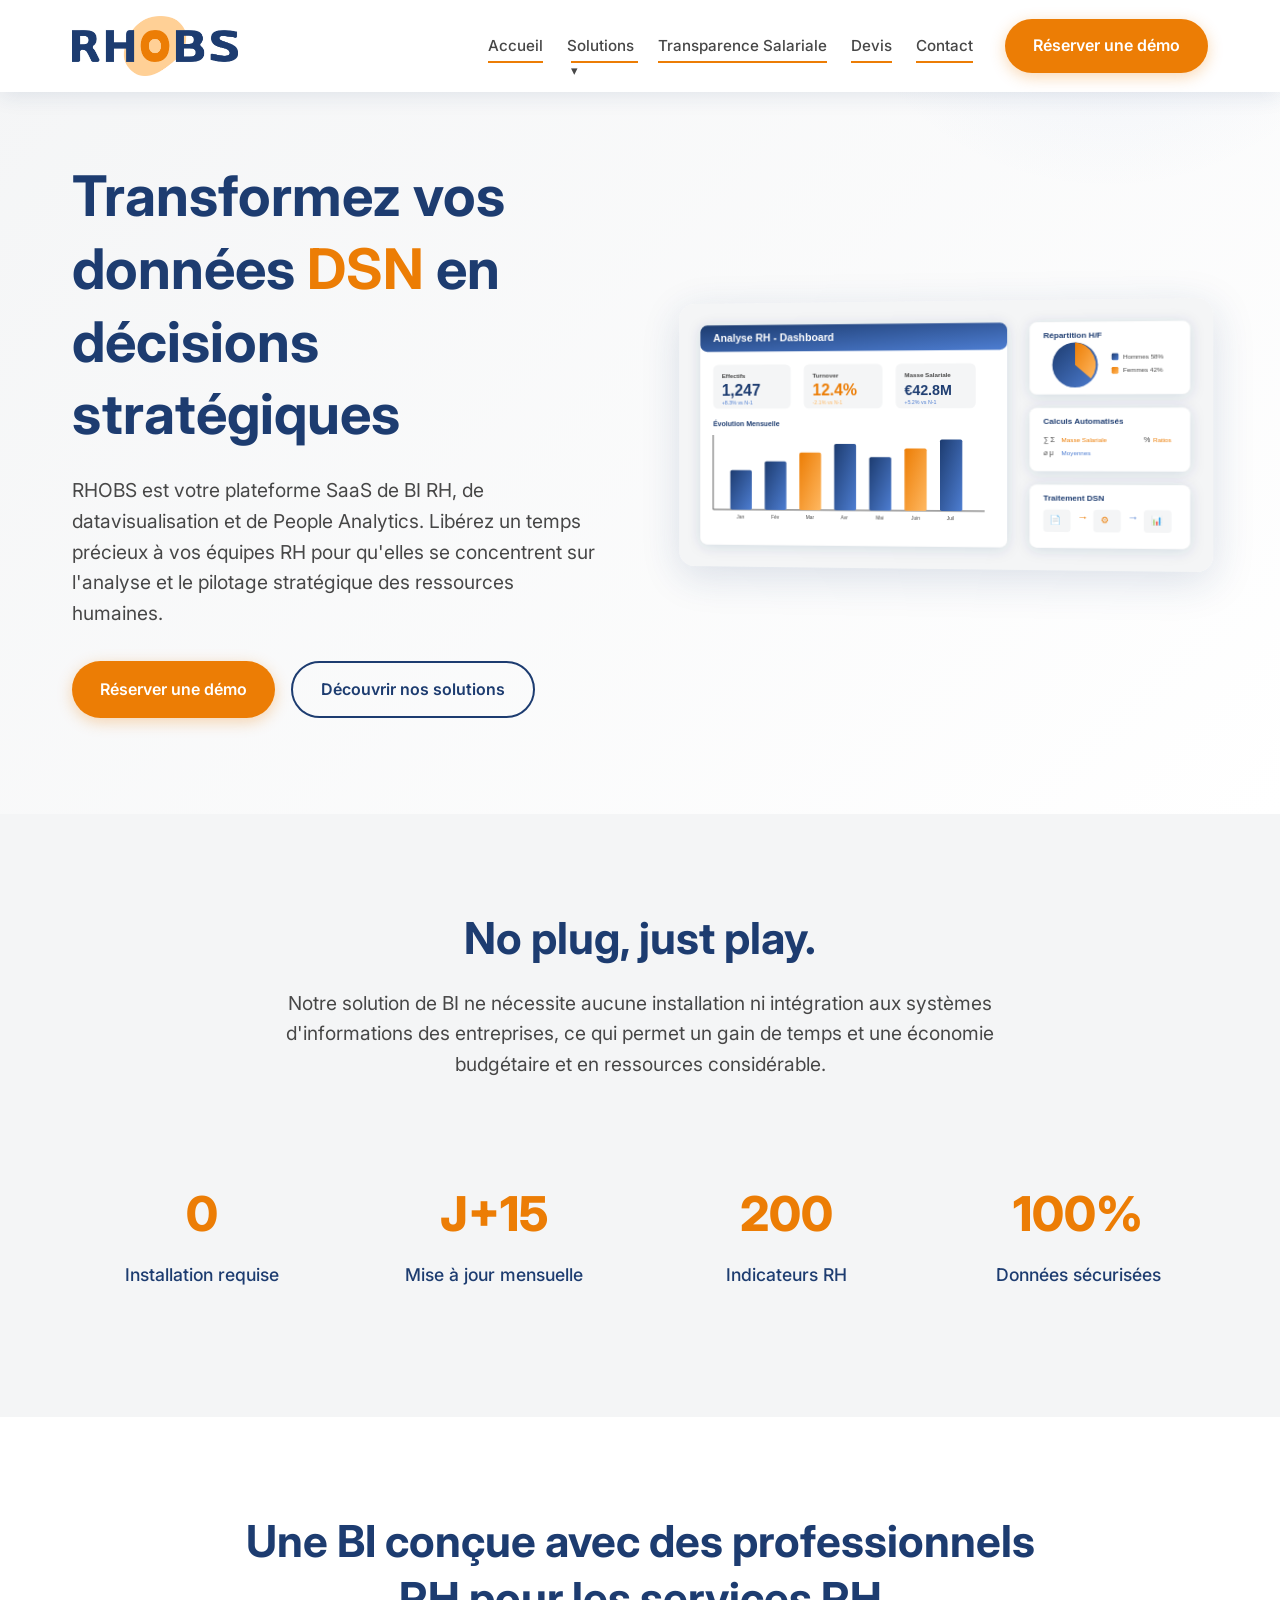
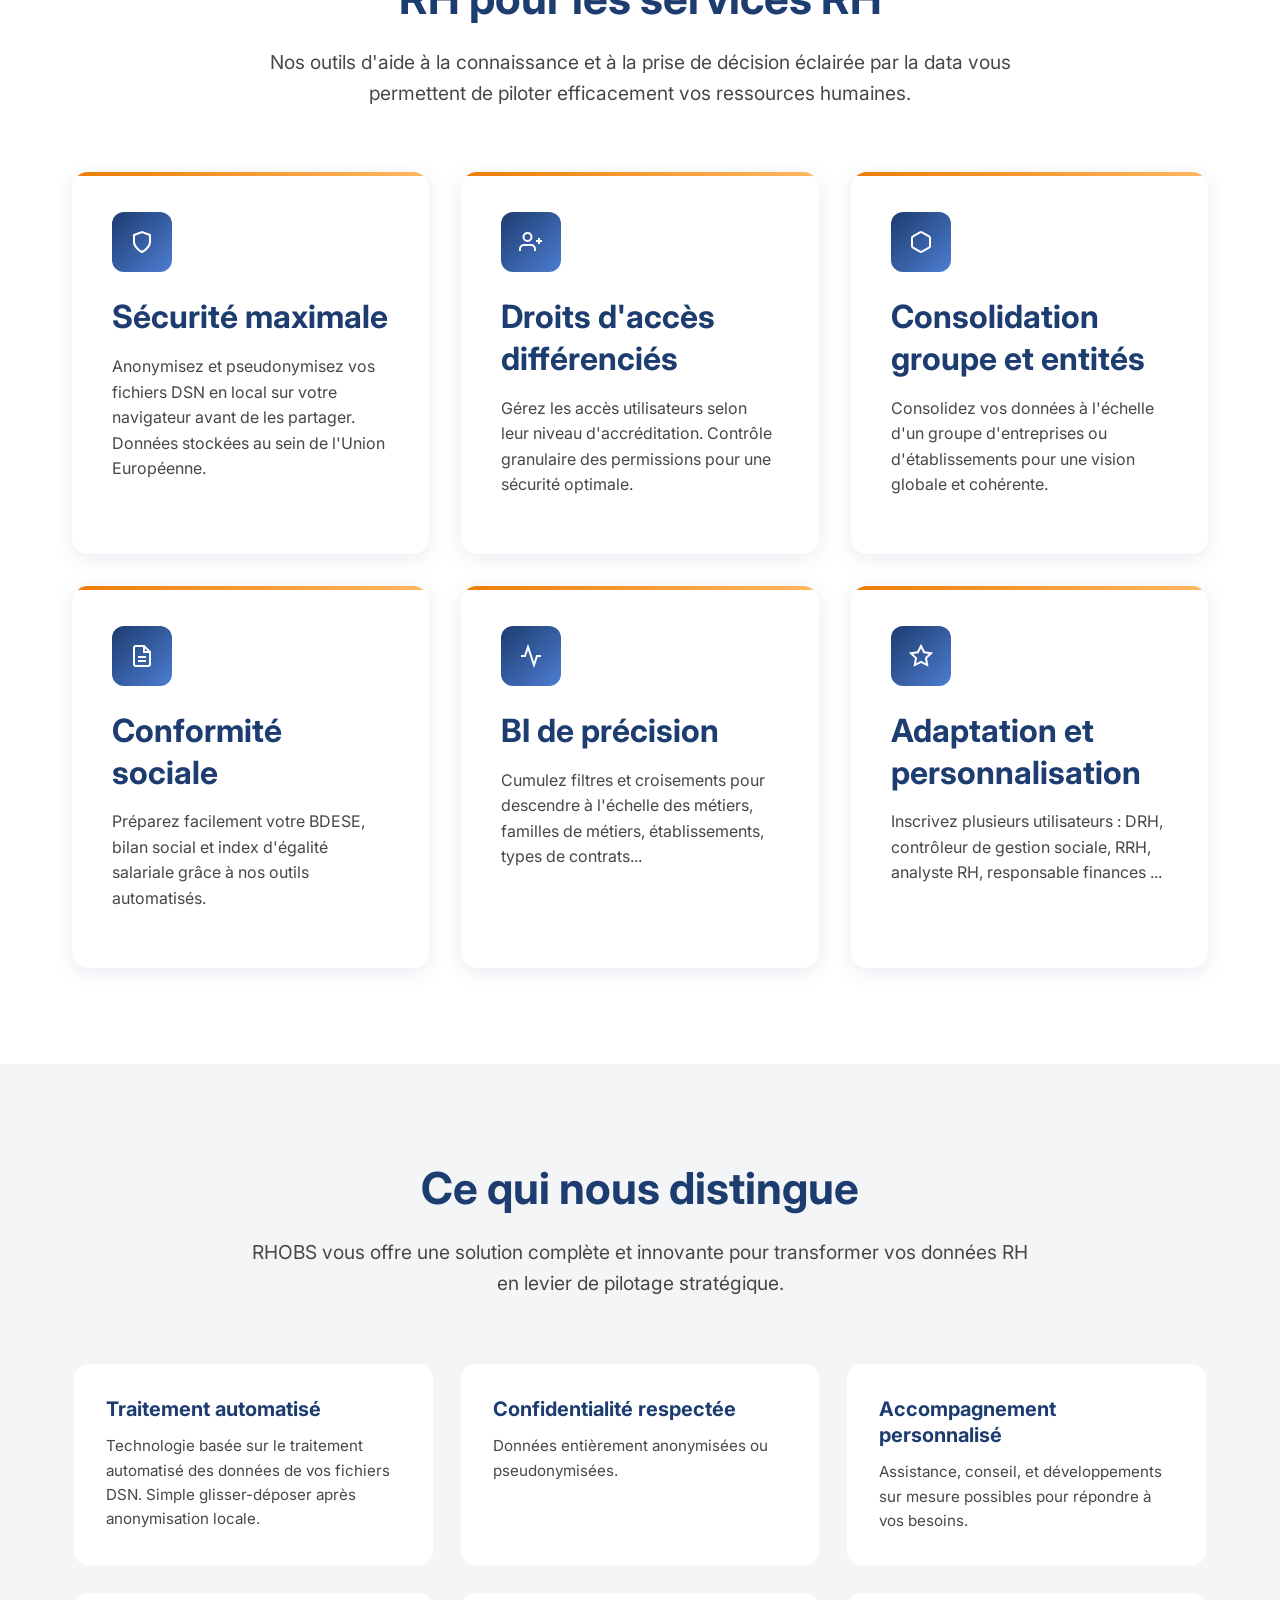
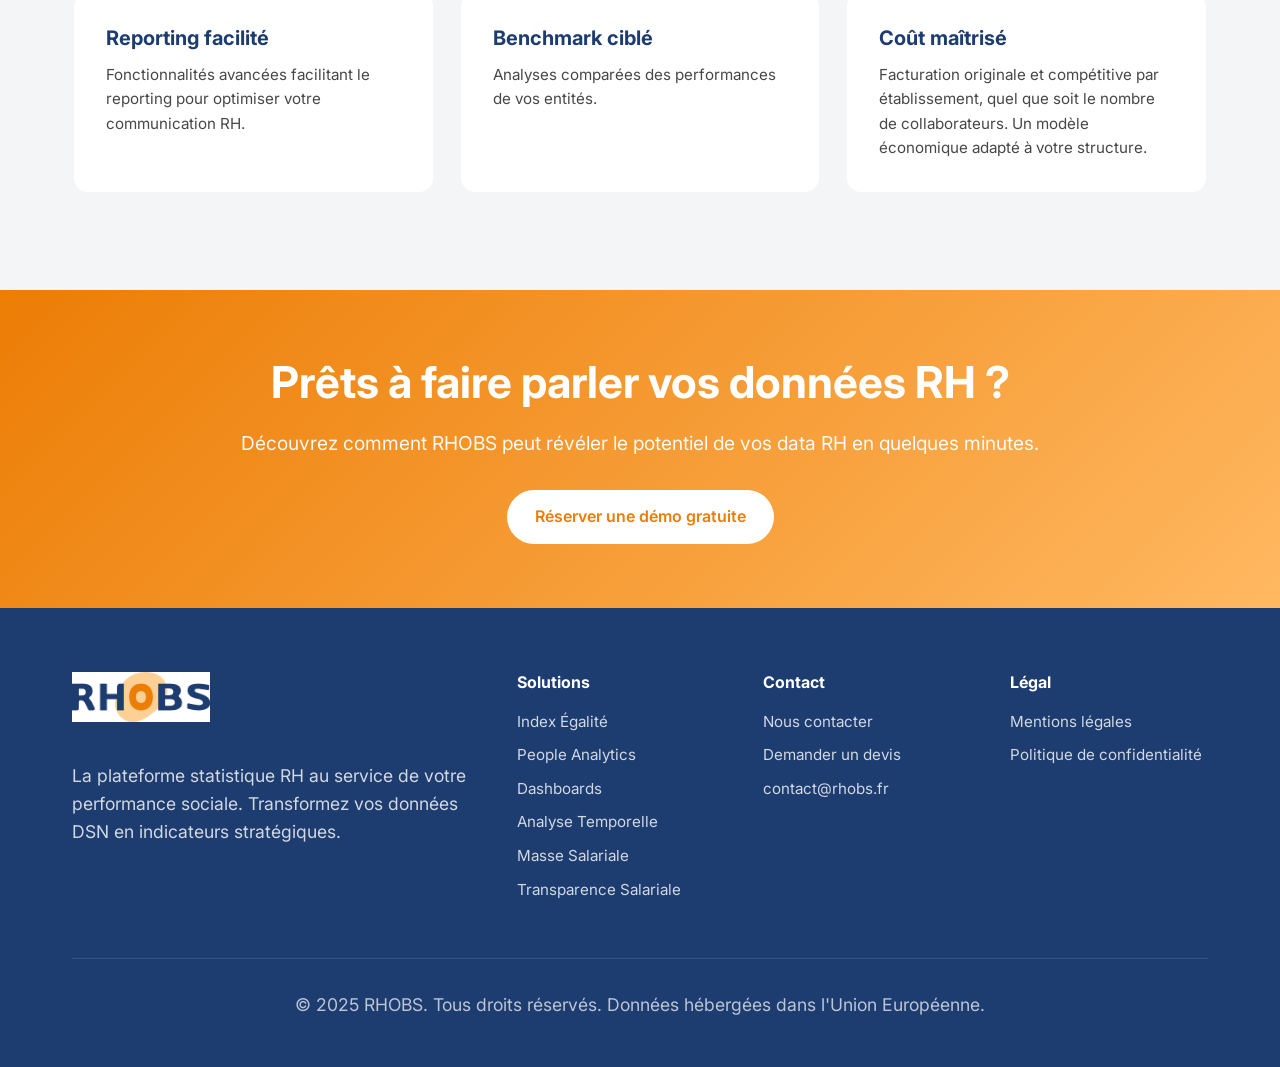
==== commit aed9f9a0: "feat: add Dashboards link to footer in all pages - Add Dashboards link in footer Solutions section a" ====
--- a/index.html
+++ b/index.html
@@ -231,6 +231,7 @@
                     <ul>
                         <li><a href="index-egalite.html">Index Égalité</a></li>
                         <li><a href="people-analytics.html">People Analytics</a></li>
+                        <li><a href="dashboards.html">Dashboards</a></li>
                         <li><a href="analyse-temporelle.html">Analyse Temporelle</a></li>
                         <li><a href="masse-salariale.html">Masse Salariale</a></li>
                         <li><a href="transparence-salariale.html">Transparence Salariale</a></li>
--- a/css/style.css
+++ b/css/style.css
@@ -822,6 +822,29 @@
 }
 
 @media (max-width: 768px) {
+    /* Reduce header height */
+    .header {
+        padding: 0.5rem 0;
+    }
+
+    /* Reduce logo size */
+    .logo-image {
+        height: 40px;
+    }
+
+    /* Reduce button size significantly for mobile */
+    .btn {
+        padding: 0.625rem 1.25rem;
+        font-size: 0.875rem;
+    }
+
+    /* Reduce burger menu size */
+    .mobile-menu-btn span {
+        width: 22px;
+        height: 2.5px;
+        margin: 4px 0;
+    }
+
     .nav-links {
         display: none;
     }
@@ -868,9 +891,24 @@
         padding: 0 1rem;
     }
 
+    /* Further reduce header elements on very small screens */
+    .header {
+        padding: 0.4rem 0;
+    }
+
+    .logo-image {
+        height: 35px;
+    }
+
     .btn {
-        padding: 0.75rem 1.5rem;
-        font-size: 0.95rem;
+        padding: 0.5rem 1rem;
+        font-size: 0.8rem;
+    }
+
+    .mobile-menu-btn span {
+        width: 20px;
+        height: 2px;
+        margin: 3.5px 0;
     }
 
     .feature-card {
@@ -986,3 +1024,139 @@
     background: var(--bg-light);
     color: var(--primary-dark);
 }
+
+/* Quote Form */
+.quote-form-section {
+    background: #FFD096;
+    padding: 3rem 2rem;
+    border-radius: var(--border-radius);
+}
+
+.quote-form {
+    max-width: 800px;
+    margin: 0 auto;
+}
+
+.form-group {
+    margin-bottom: 1.5rem;
+}
+
+.form-group label {
+    display: block;
+    font-weight: 600;
+    color: var(--primary-dark);
+    margin-bottom: 0.5rem;
+    font-size: 0.95rem;
+}
+
+.form-group input,
+.form-group textarea {
+    width: 100%;
+    padding: 0.875rem;
+    border: 2px solid #e0e0e0;
+    border-radius: 8px;
+    font-size: 1rem;
+    font-family: inherit;
+    transition: var(--transition);
+}
+
+.form-group input:focus,
+.form-group textarea:focus {
+    outline: none;
+    border-color: var(--primary-orange);
+}
+
+.form-checkbox-group {
+    margin-bottom: 2rem;
+    padding: 1.5rem;
+    background: white;
+    border-radius: 8px;
+}
+
+.form-checkbox-group > label {
+    display: block;
+    font-weight: 700;
+    color: var(--primary-dark);
+    margin-bottom: 1rem;
+    font-size: 1.1rem;
+}
+
+.checkbox-item {
+    margin-bottom: 0.75rem;
+}
+
+.checkbox-item label {
+    display: flex;
+    align-items: center;
+    cursor: pointer;
+    font-weight: 500;
+    color: var(--text-dark);
+}
+
+.checkbox-item input[type="checkbox"] {
+    width: 20px;
+    height: 20px;
+    margin-right: 0.75rem;
+    cursor: pointer;
+}
+
+.checkbox-sub-options {
+    margin-left: 2.5rem;
+    margin-top: 0.5rem;
+    display: none;
+}
+
+.checkbox-sub-options.active {
+    display: block;
+}
+
+.checkbox-sub-options .checkbox-item {
+    margin-bottom: 0.5rem;
+}
+
+.checkbox-sub-options label {
+    font-weight: 400;
+    font-size: 0.9rem;
+    color: var(--text-dark);
+}
+
+.conditional-input {
+    margin-left: 0.75rem;
+    width: 100px;
+    padding: 0.5rem;
+    border: 1px solid #ccc;
+    border-radius: 4px;
+}
+
+.pricing-cards {
+    display: grid;
+    grid-template-columns: repeat(auto-fit, minmax(250px, 1fr));
+    gap: 2rem;
+    margin-top: 2rem;
+}
+
+.pricing-card {
+    background: white;
+    padding: 2rem;
+    border-radius: var(--border-radius);
+    text-align: center;
+    box-shadow: var(--shadow-light);
+    transition: var(--transition);
+}
+
+.pricing-card:hover {
+    transform: translateY(-5px);
+    box-shadow: var(--shadow);
+}
+
+.pricing-card h3 {
+    color: var(--primary-dark);
+    font-size: 1.4rem;
+    margin-bottom: 1rem;
+}
+
+.pricing-card .price {
+    font-size: 1.5rem;
+    font-weight: 700;
+    color: var(--primary-orange);
+}
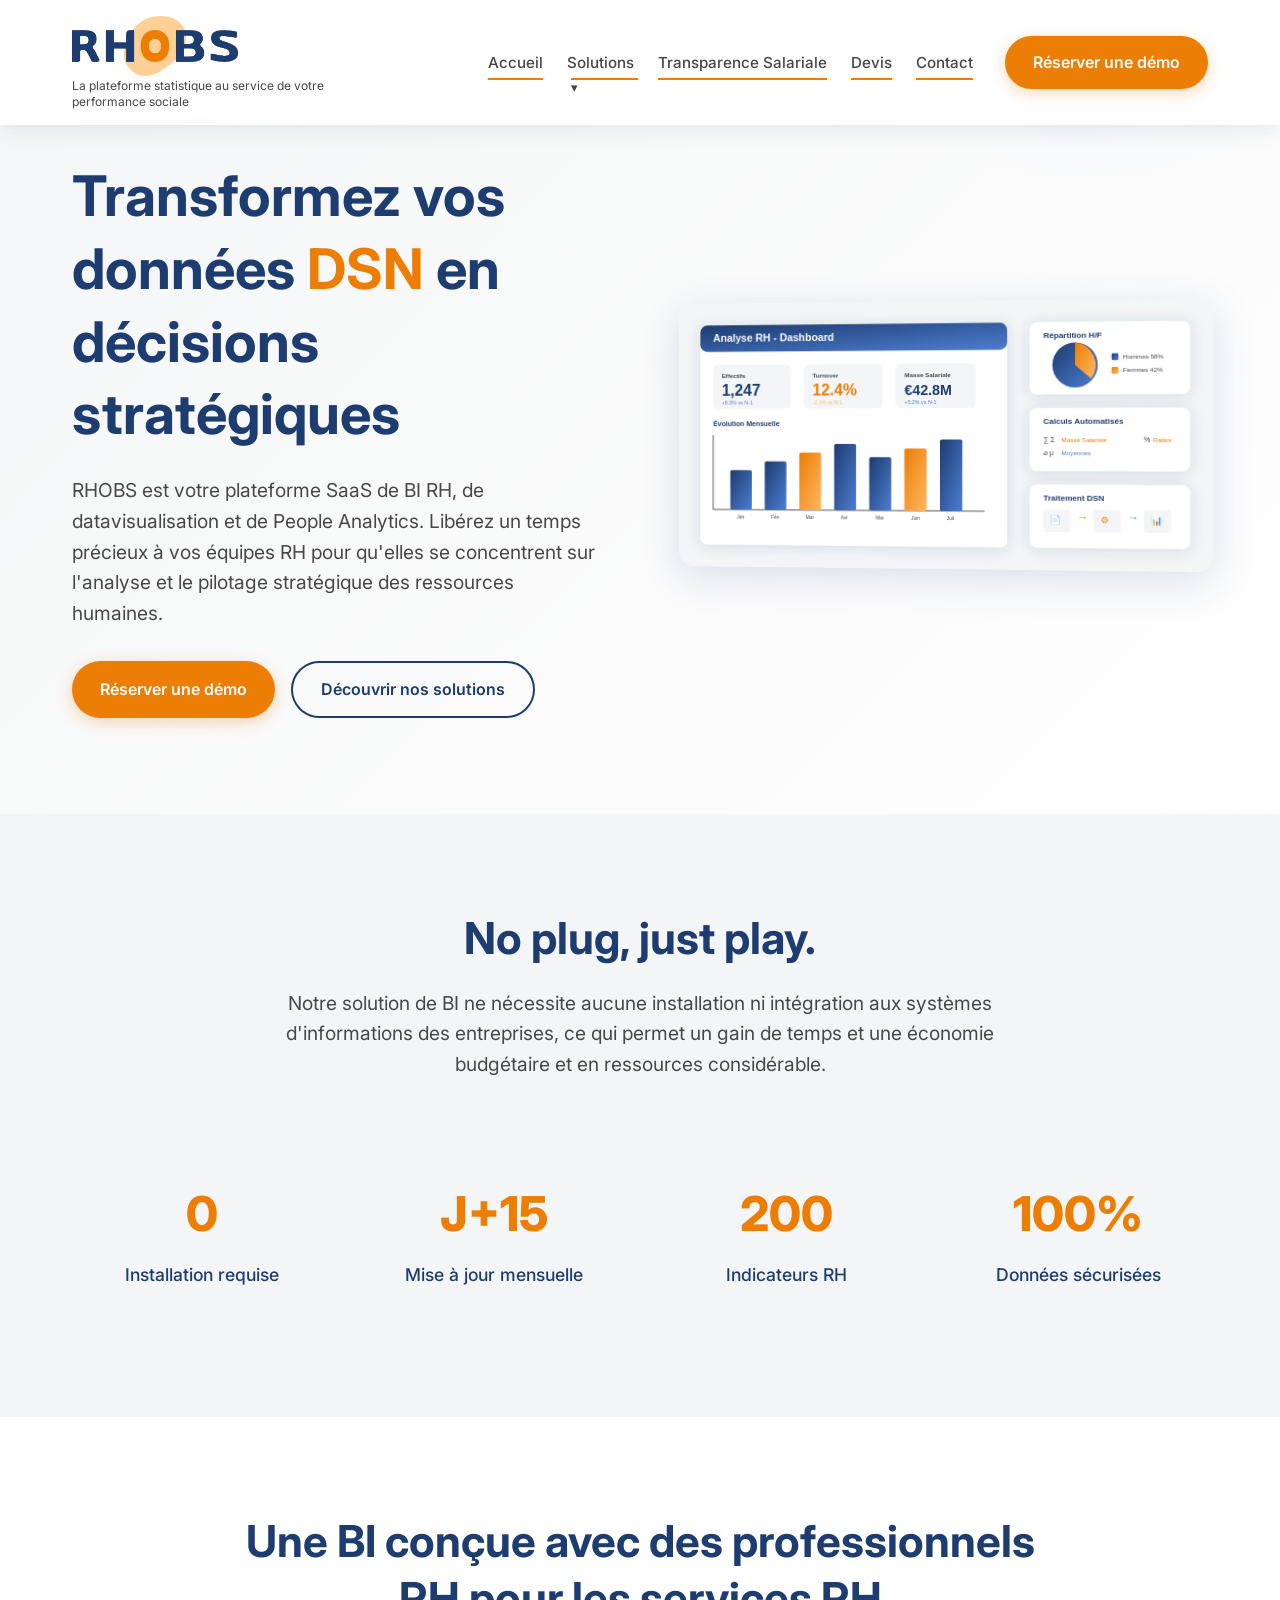
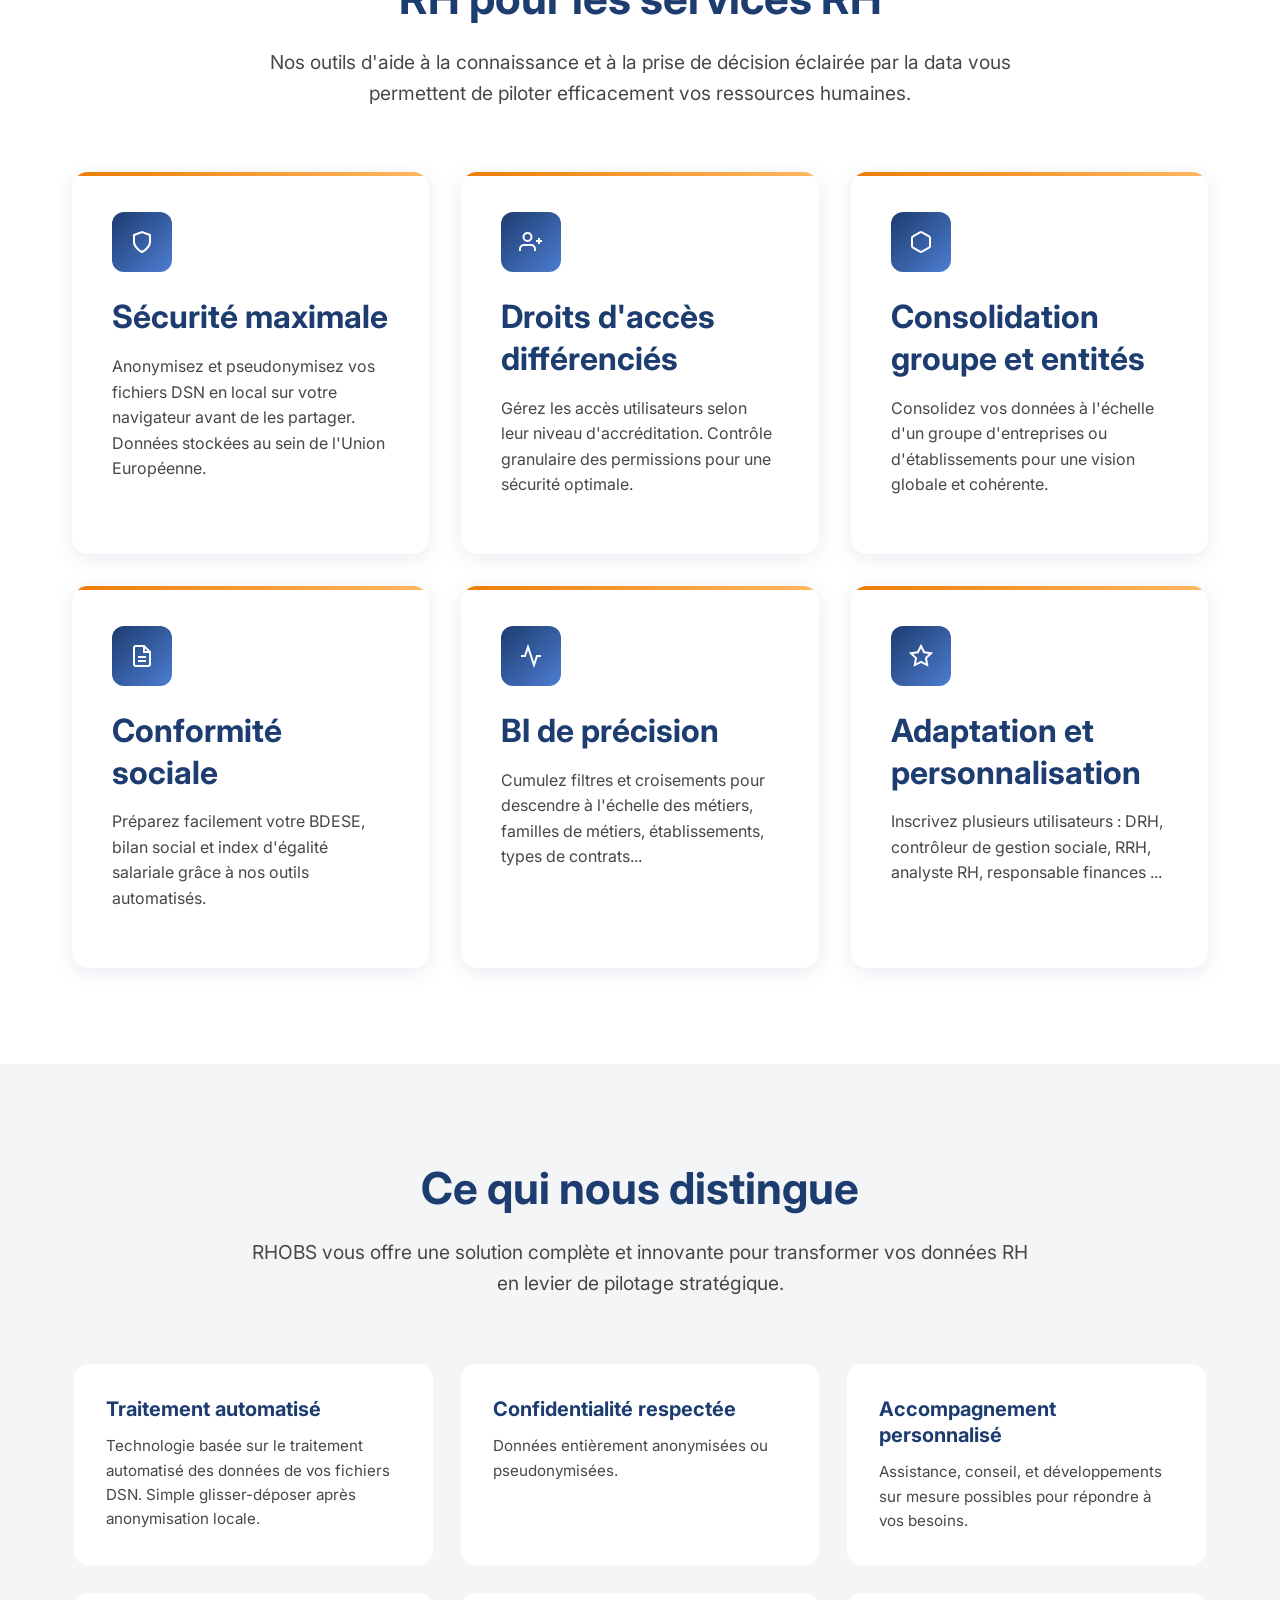
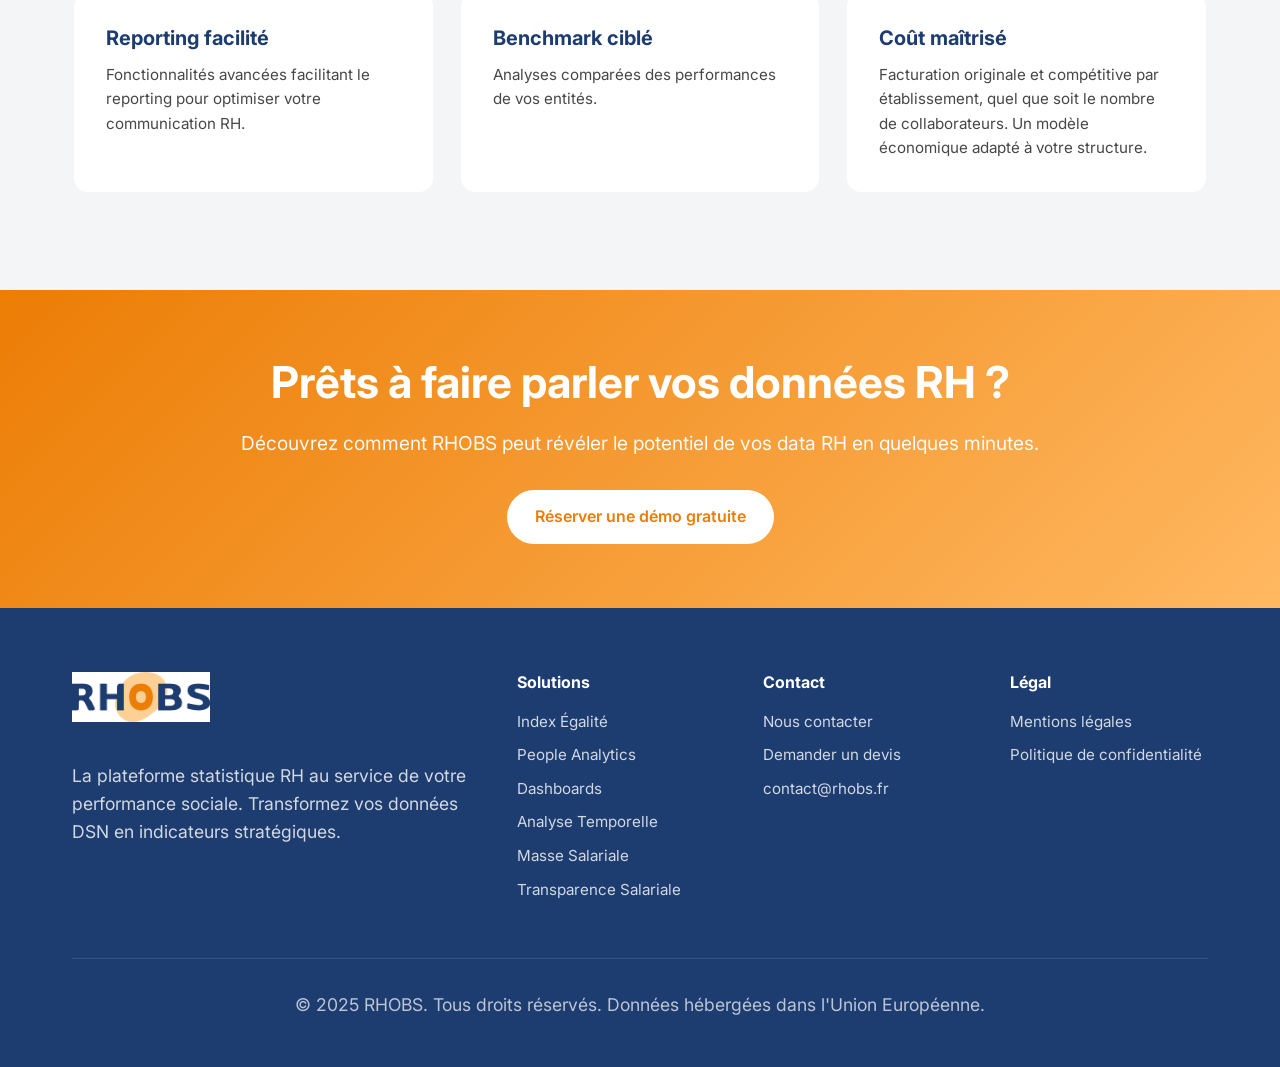
==== commit 93b995b6: "feat: add tagline under logo for desktop, hide on mobile - Add tagline 'La plateforme statistique au" ====
--- a/index.html
+++ b/index.html
@@ -12,6 +12,7 @@
     <meta property="og:type" content="website">
     <meta property="og:url" content="https://rhobs.fr">
     <title>RHOBS - Plateforme de BI RH et People Analytics | Transformez vos données DSN</title>
+    <link rel="icon" type="image/png" href="images/logo-rhobs.png">
     <link rel="canonical" href="https://rhobs.fr">
     <link rel="preconnect" href="https://fonts.googleapis.com">
     <link rel="preconnect" href="https://fonts.gstatic.com" crossorigin>
@@ -26,6 +27,7 @@
             <div class="header-content">
                 <a href="index.html" class="logo">
                     <img src="images/logo-rhobs.png" alt="RHOBS - La plateforme statistique RH au service de votre performance sociale" class="logo-image">
+                    <span class="logo-tagline">La plateforme statistique au service de votre performance sociale</span>
                 </a>
                 <nav class="nav">
                                         <ul class="nav-links">
--- a/css/style.css
+++ b/css/style.css
@@ -832,6 +832,11 @@
         height: 40px;
     }
 
+    /* Hide tagline on mobile */
+    .logo-tagline {
+        display: none;
+    }
+
     /* Reduce button size significantly for mobile */
     .btn {
         padding: 0.625rem 1.25rem;
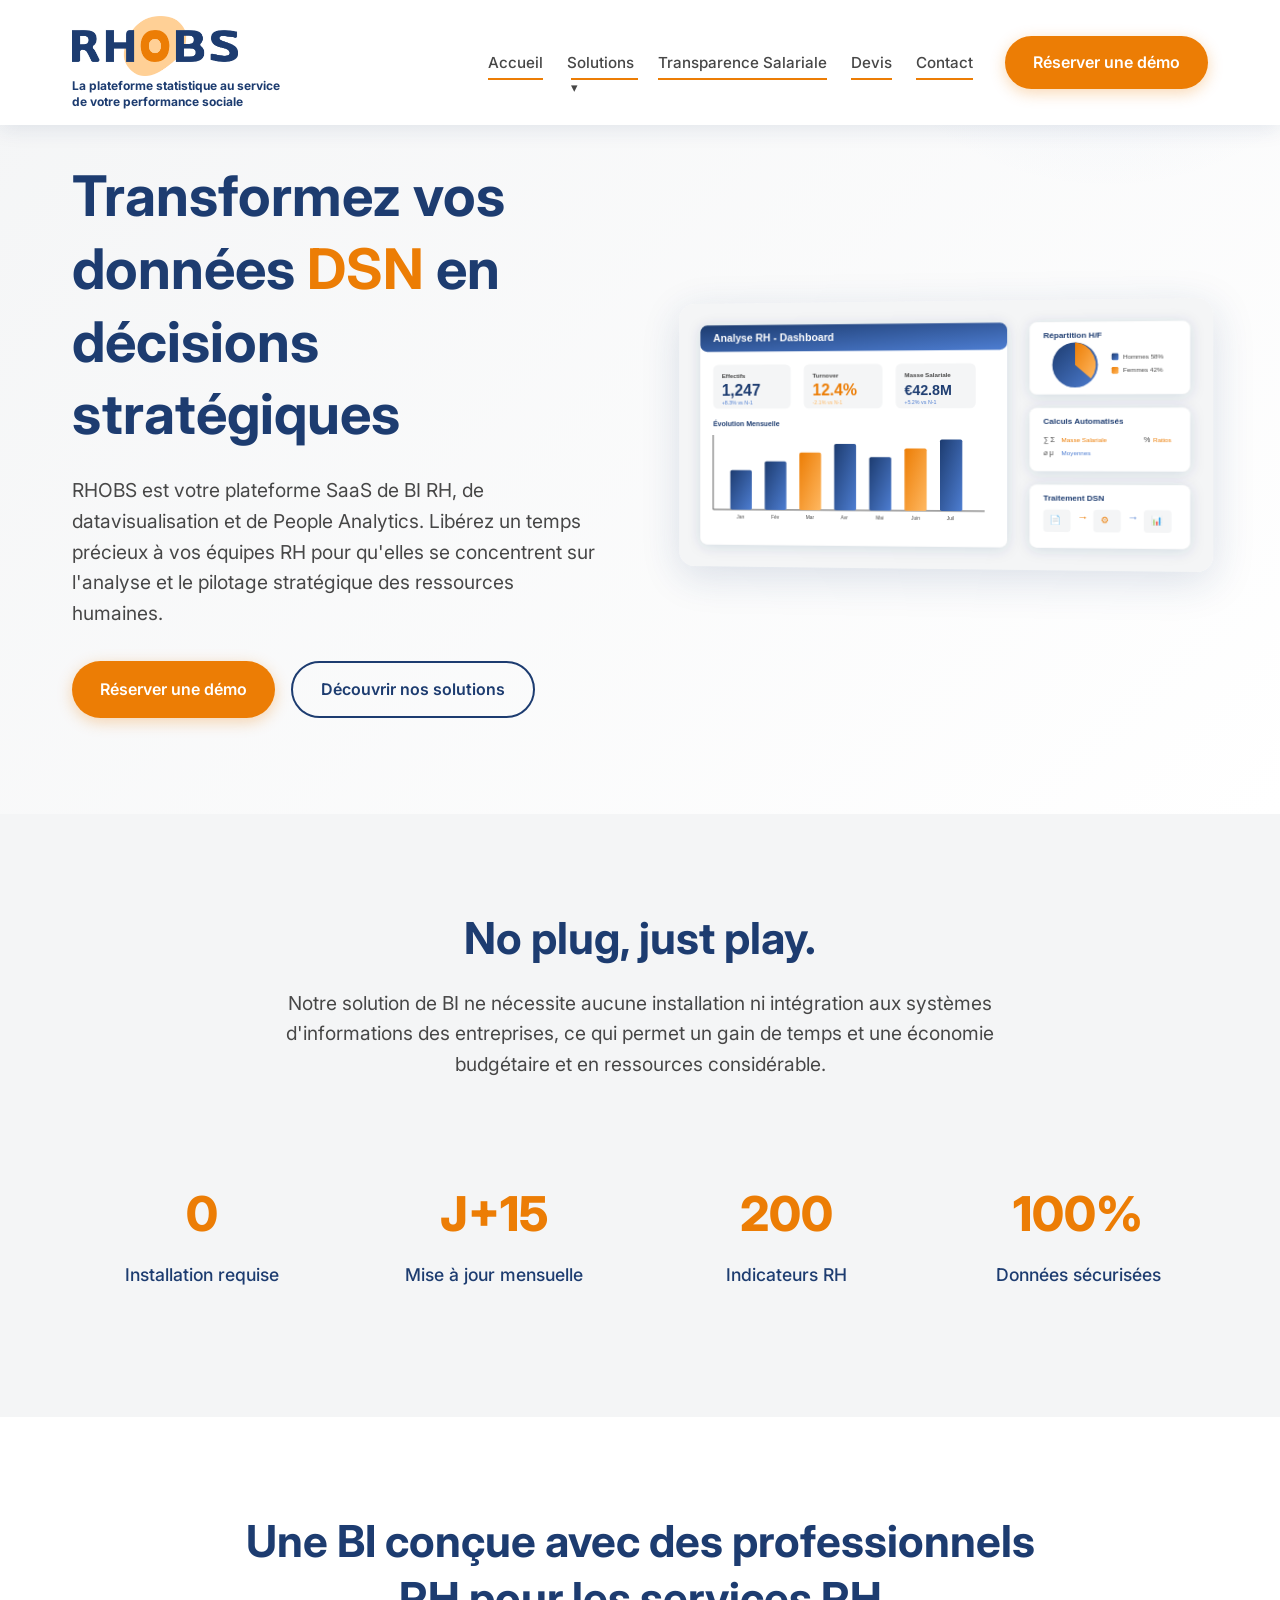
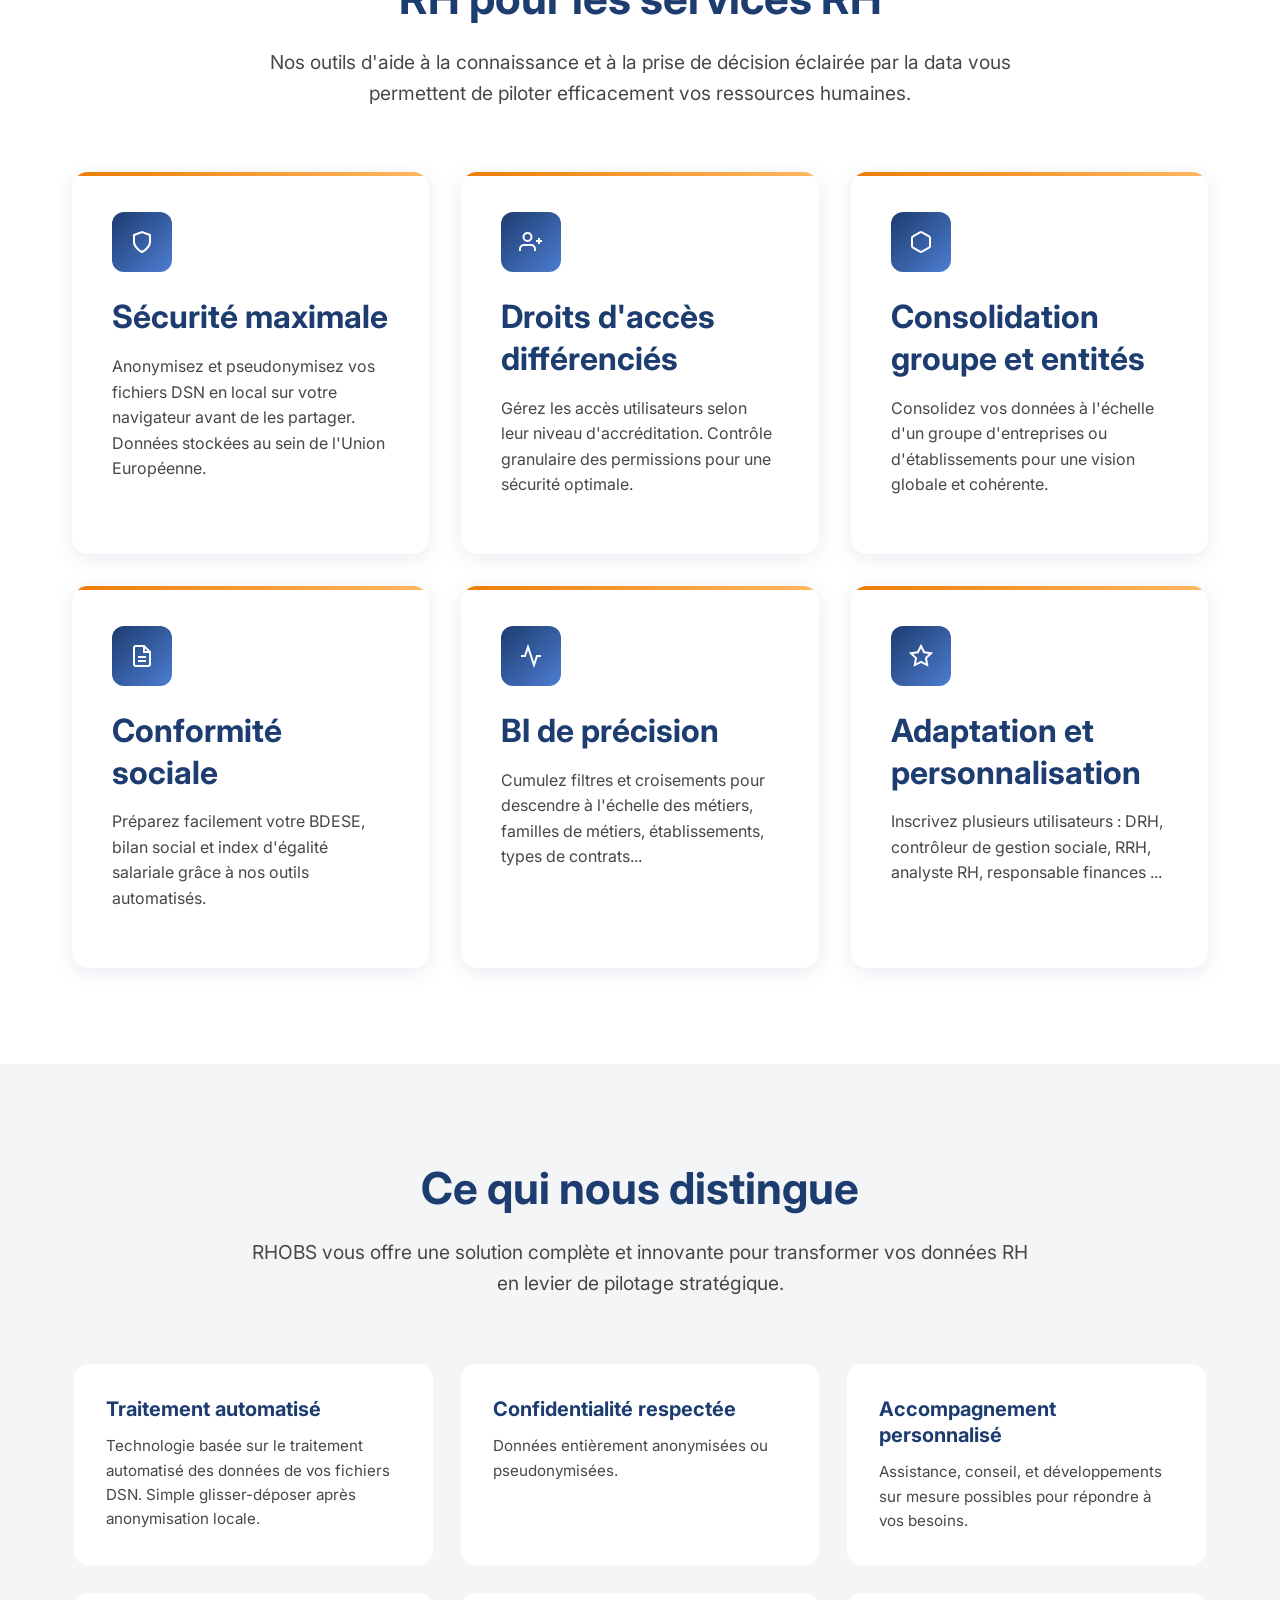
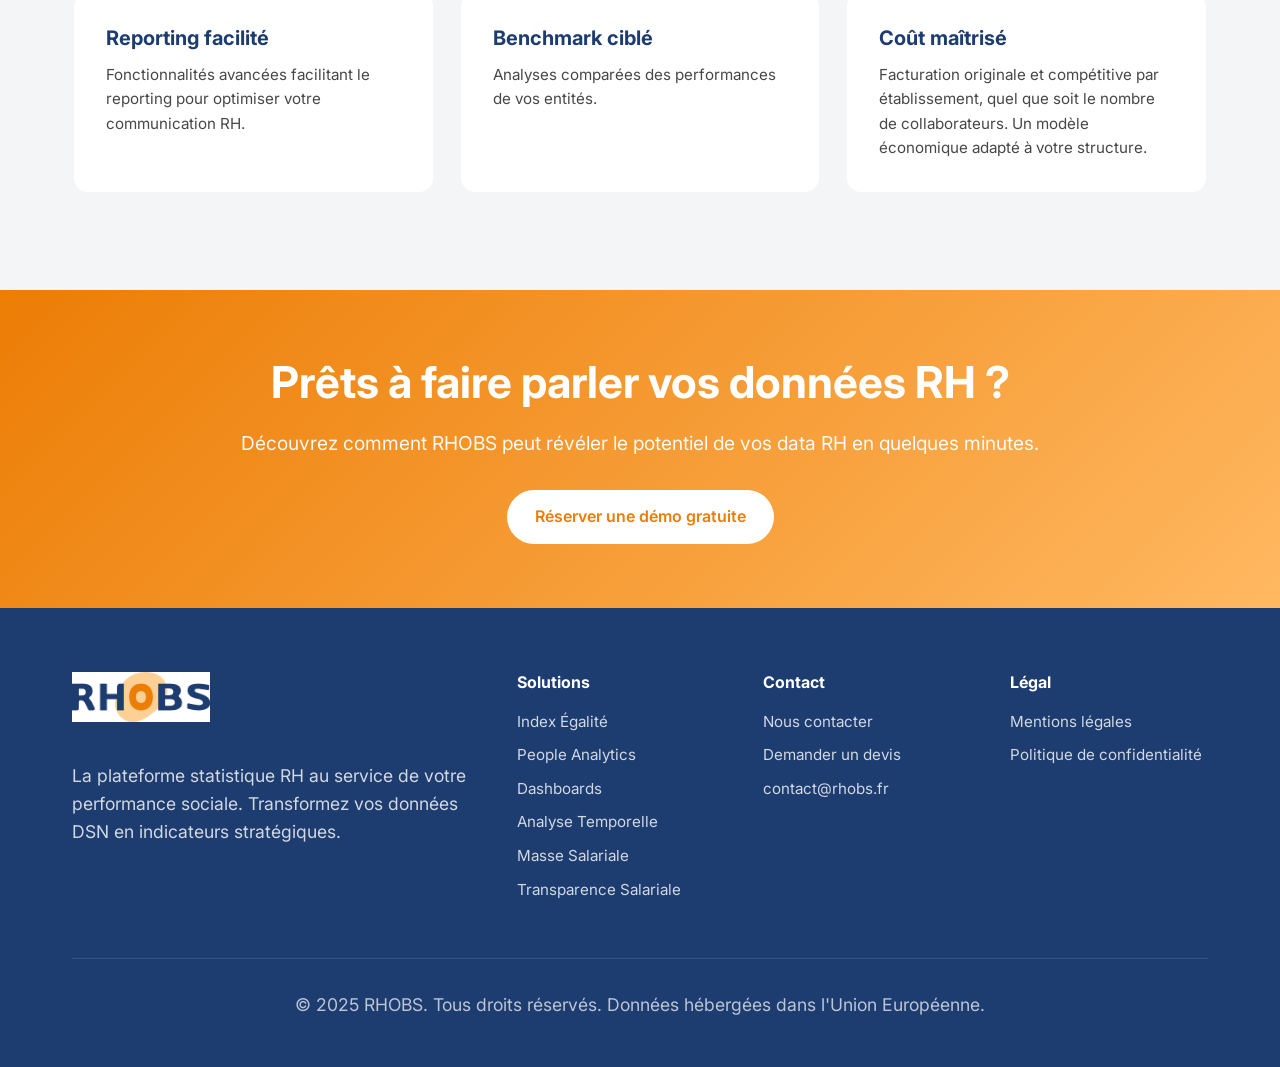
==== commit 689c0f7d: "feat: style tagline with bold, blue color and two-line layout - Make tagline bold (font-weight: 700)" ====
--- a/index.html
+++ b/index.html
@@ -27,7 +27,7 @@
             <div class="header-content">
                 <a href="index.html" class="logo">
                     <img src="images/logo-rhobs.png" alt="RHOBS - La plateforme statistique RH au service de votre performance sociale" class="logo-image">
-                    <span class="logo-tagline">La plateforme statistique au service de votre performance sociale</span>
+                    <span class="logo-tagline">La plateforme statistique au service<br>de votre performance sociale</span>
                 </a>
                 <nav class="nav">
                                         <ul class="nav-links">
--- a/css/style.css
+++ b/css/style.css
@@ -127,7 +127,8 @@
 
 .logo-tagline {
     font-size: 0.75rem;
-    color: var(--text-dark);
+    color: var(--primary-dark);
+    font-weight: 700;
     margin-top: 2px;
     max-width: 280px;
     line-height: 1.3;
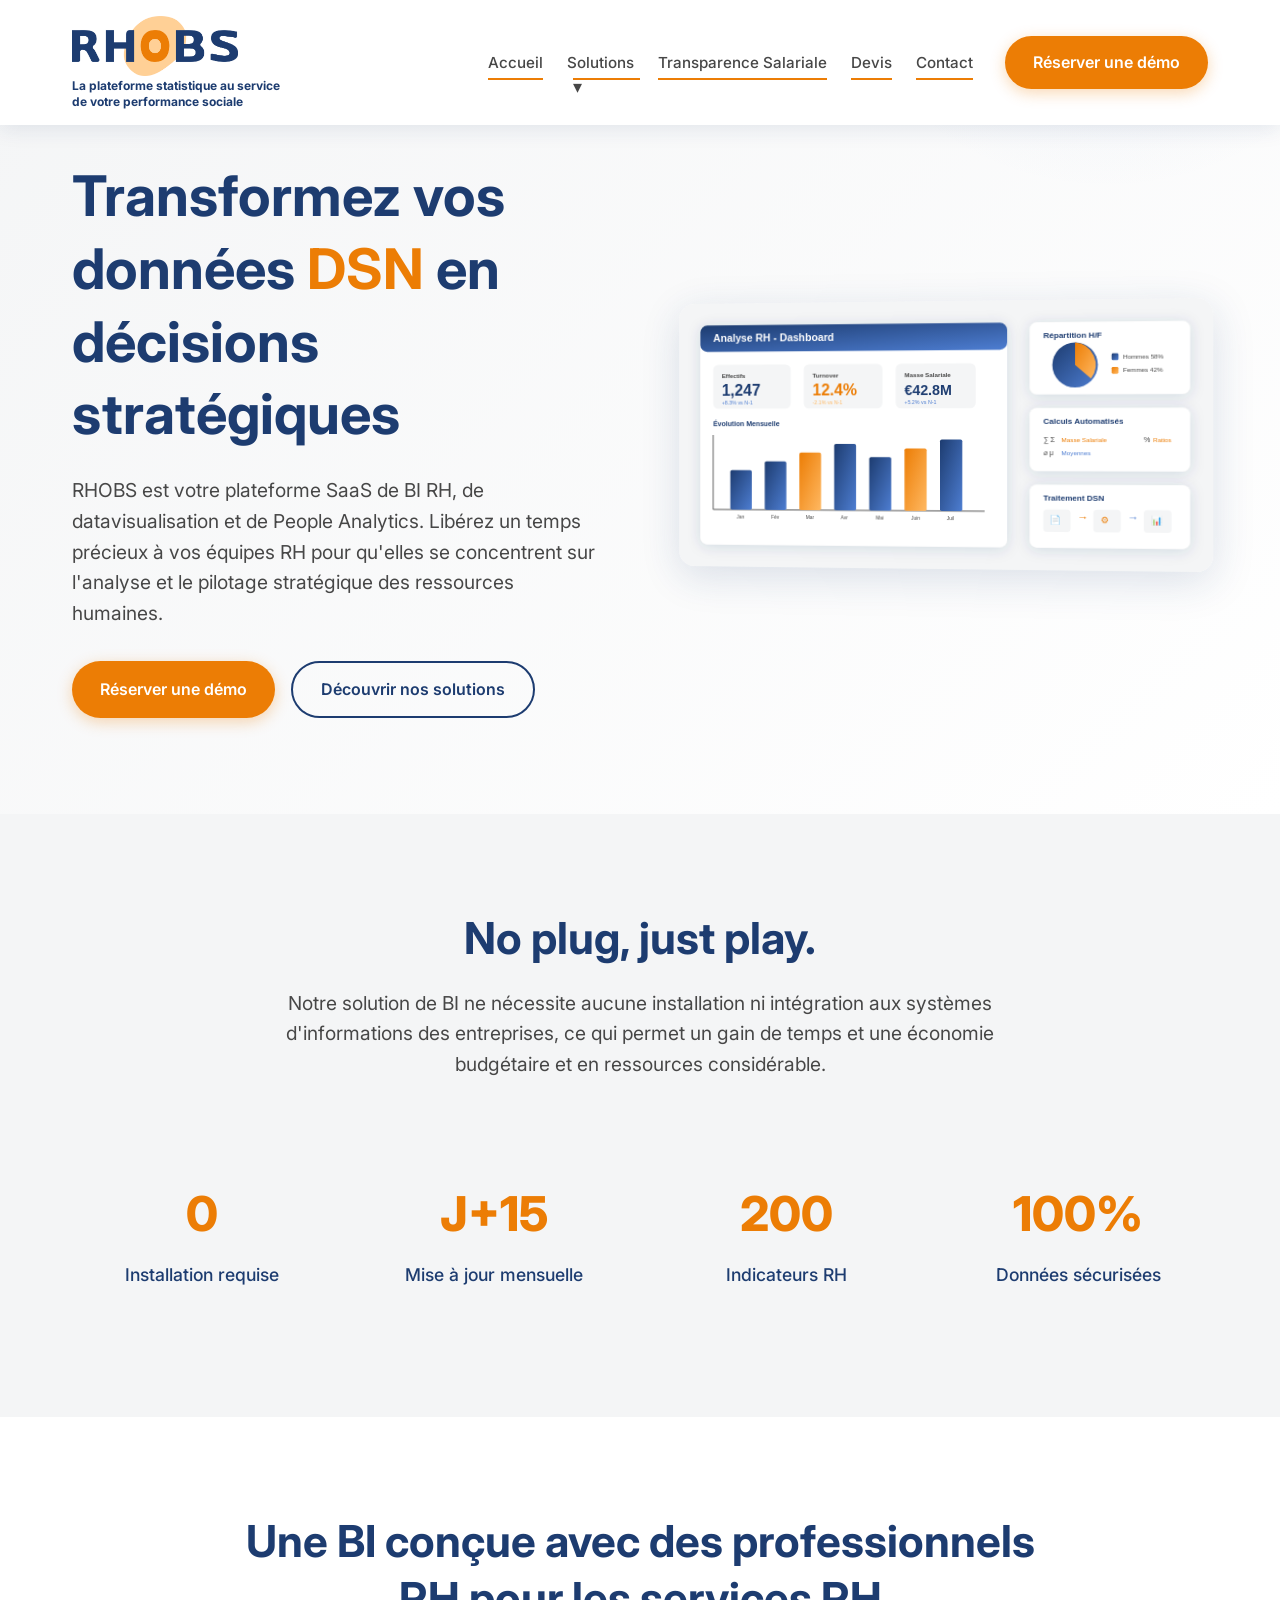
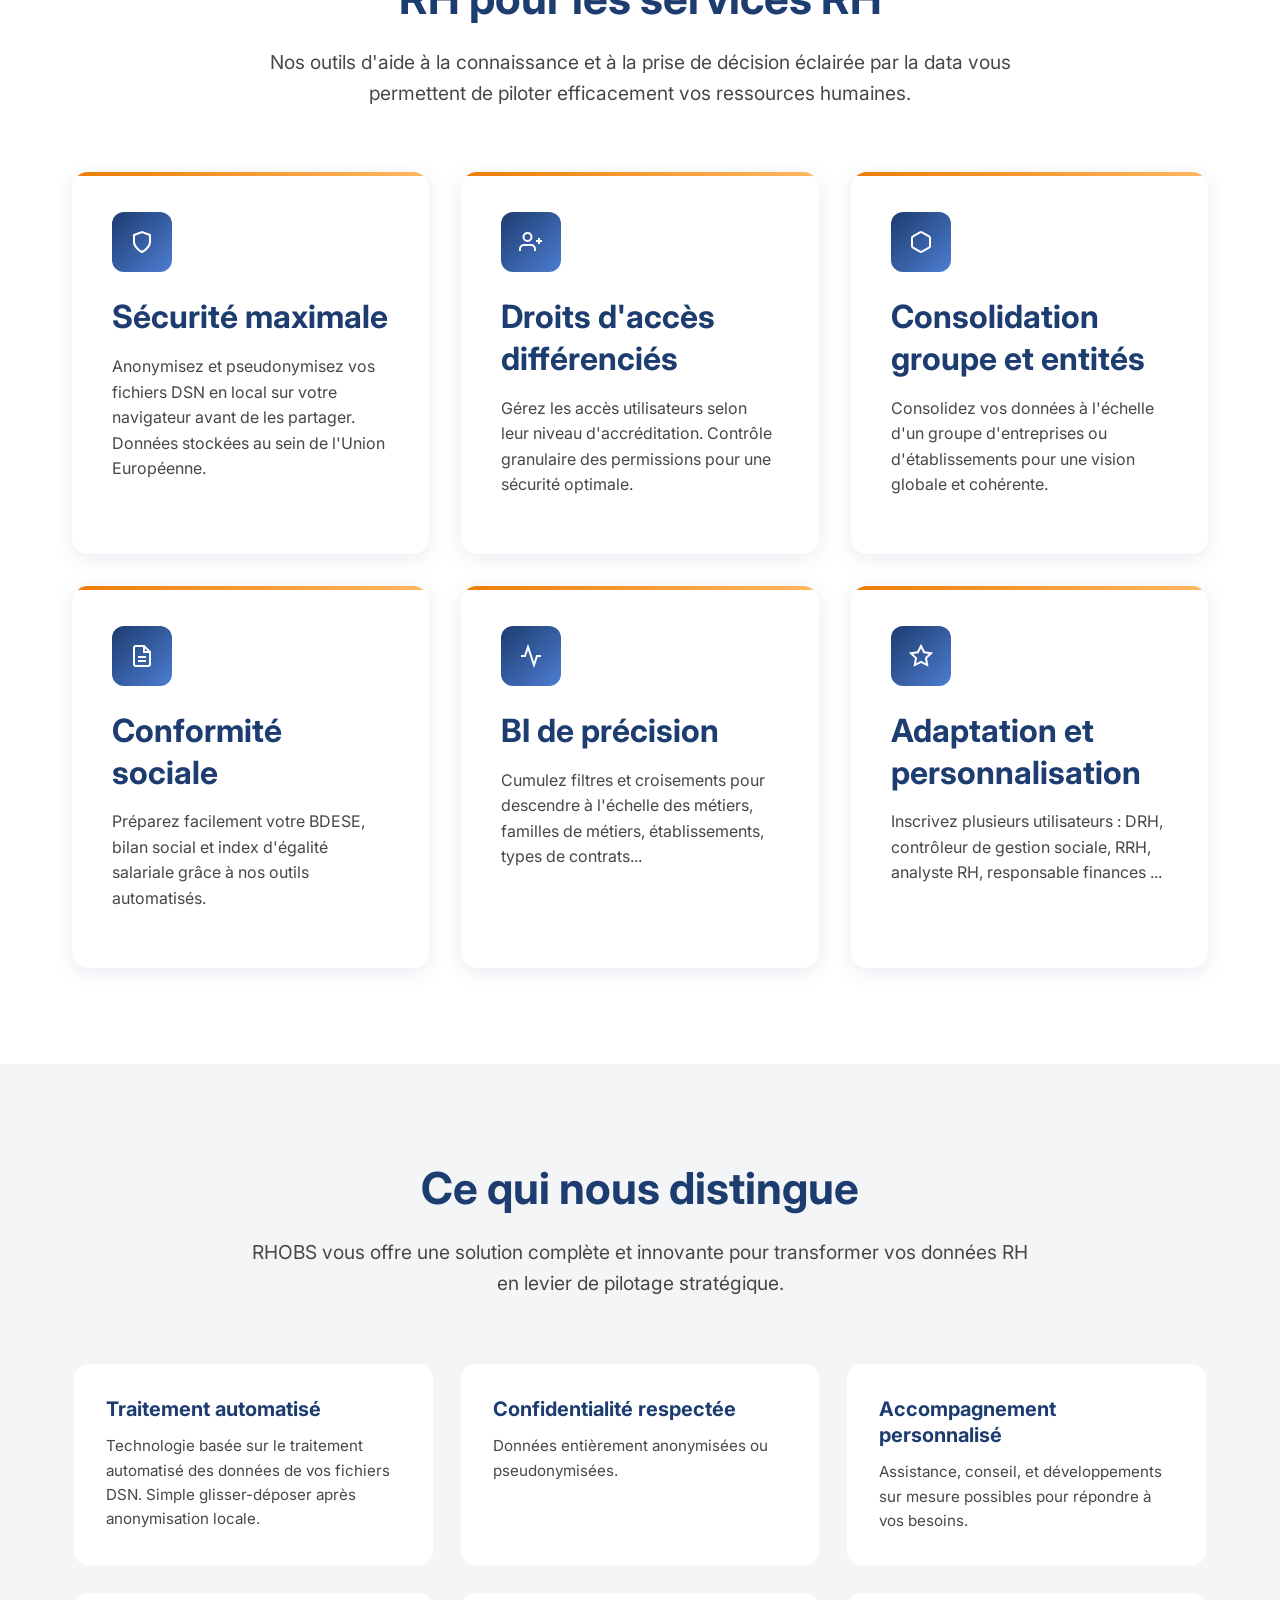
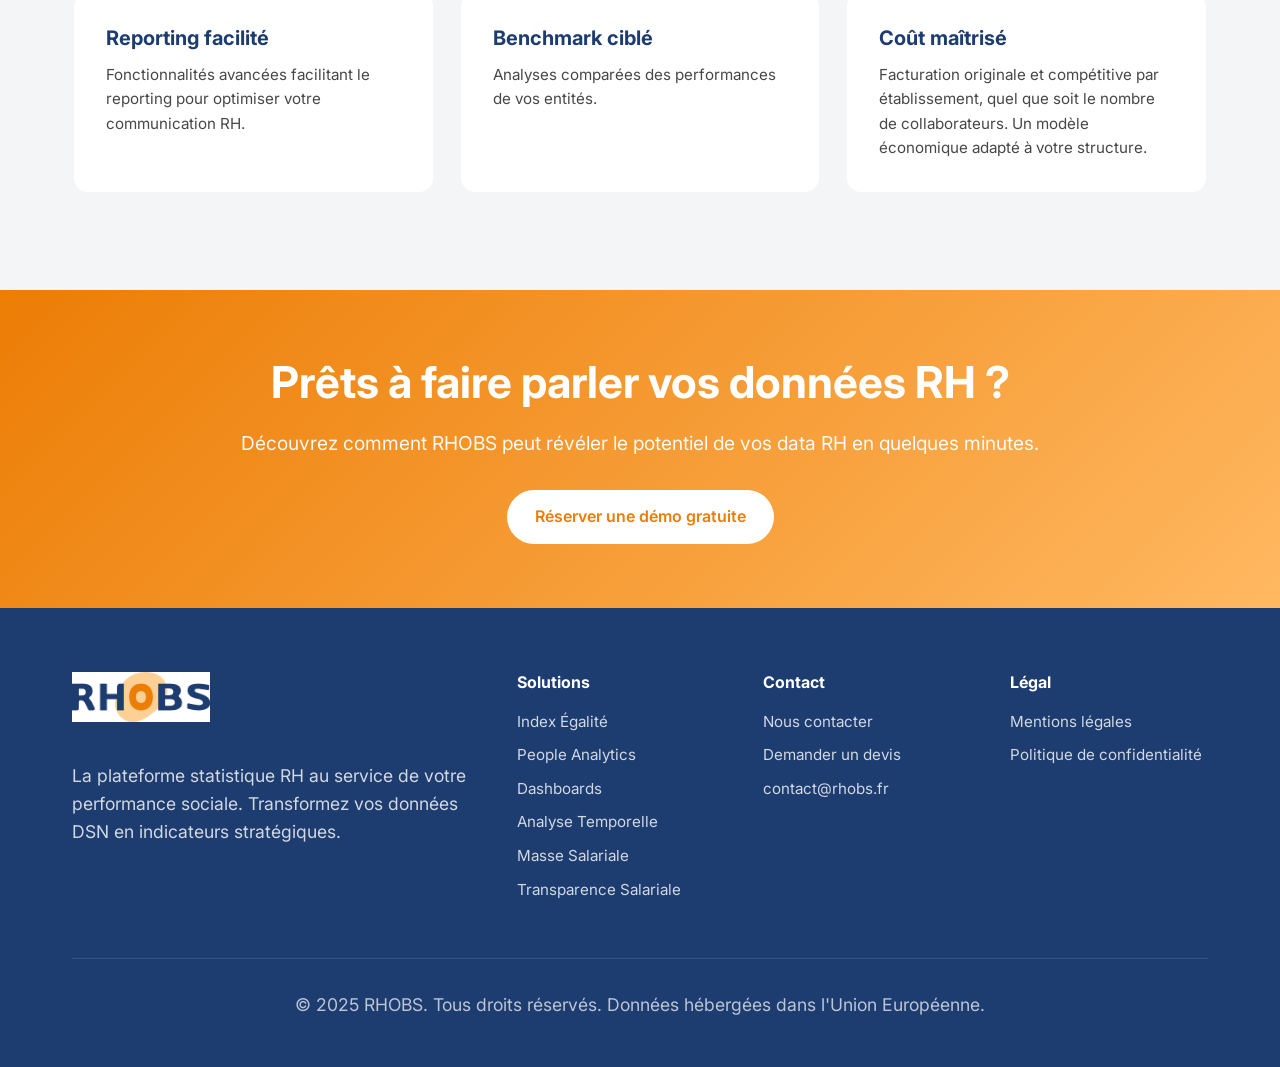
==== commit 9b8e7cc9: "Remplacement de Calendly par Google Calendar pour la réservation de démo - Remplacement des scripts " ====
--- a/index.html
+++ b/index.html
@@ -17,7 +17,7 @@
     <link rel="preconnect" href="https://fonts.googleapis.com">
     <link rel="preconnect" href="https://fonts.gstatic.com" crossorigin>
     <link href="https://fonts.googleapis.com/css2?family=Inter:wght@400;500;600;700;800&display=swap" rel="stylesheet">
-    <link href="https://assets.calendly.com/assets/external/widget.css" rel="stylesheet">
+    <link href="https://calendar.google.com/calendar/scheduling-button-script.css" rel="stylesheet">
     <link rel="stylesheet" href="css/style.css">
 </head>
 <body>
@@ -271,7 +271,7 @@
     </div>
 
     <!-- Scripts -->
-    <script src="https://assets.calendly.com/assets/external/widget.js" type="text/javascript" async></script>
+    <script src="https://calendar.google.com/calendar/scheduling-button-script.js" async></script>
     <script src="js/main.js"></script>
 </body>
 </html>
--- a/css/style.css
+++ b/css/style.css
@@ -987,9 +987,12 @@
 }
 
 .nav-links .dropdown > a::after {
-    content: ' ▾';
-    font-size: 0.8rem;
-    margin-left: 0.25rem;
+    content: '▾';
+    font-size: 1.1rem;
+    margin-left: 0.35rem;
+    display: inline-block;
+    vertical-align: middle;
+    line-height: 1;
 }
 
 .dropdown-menu {
